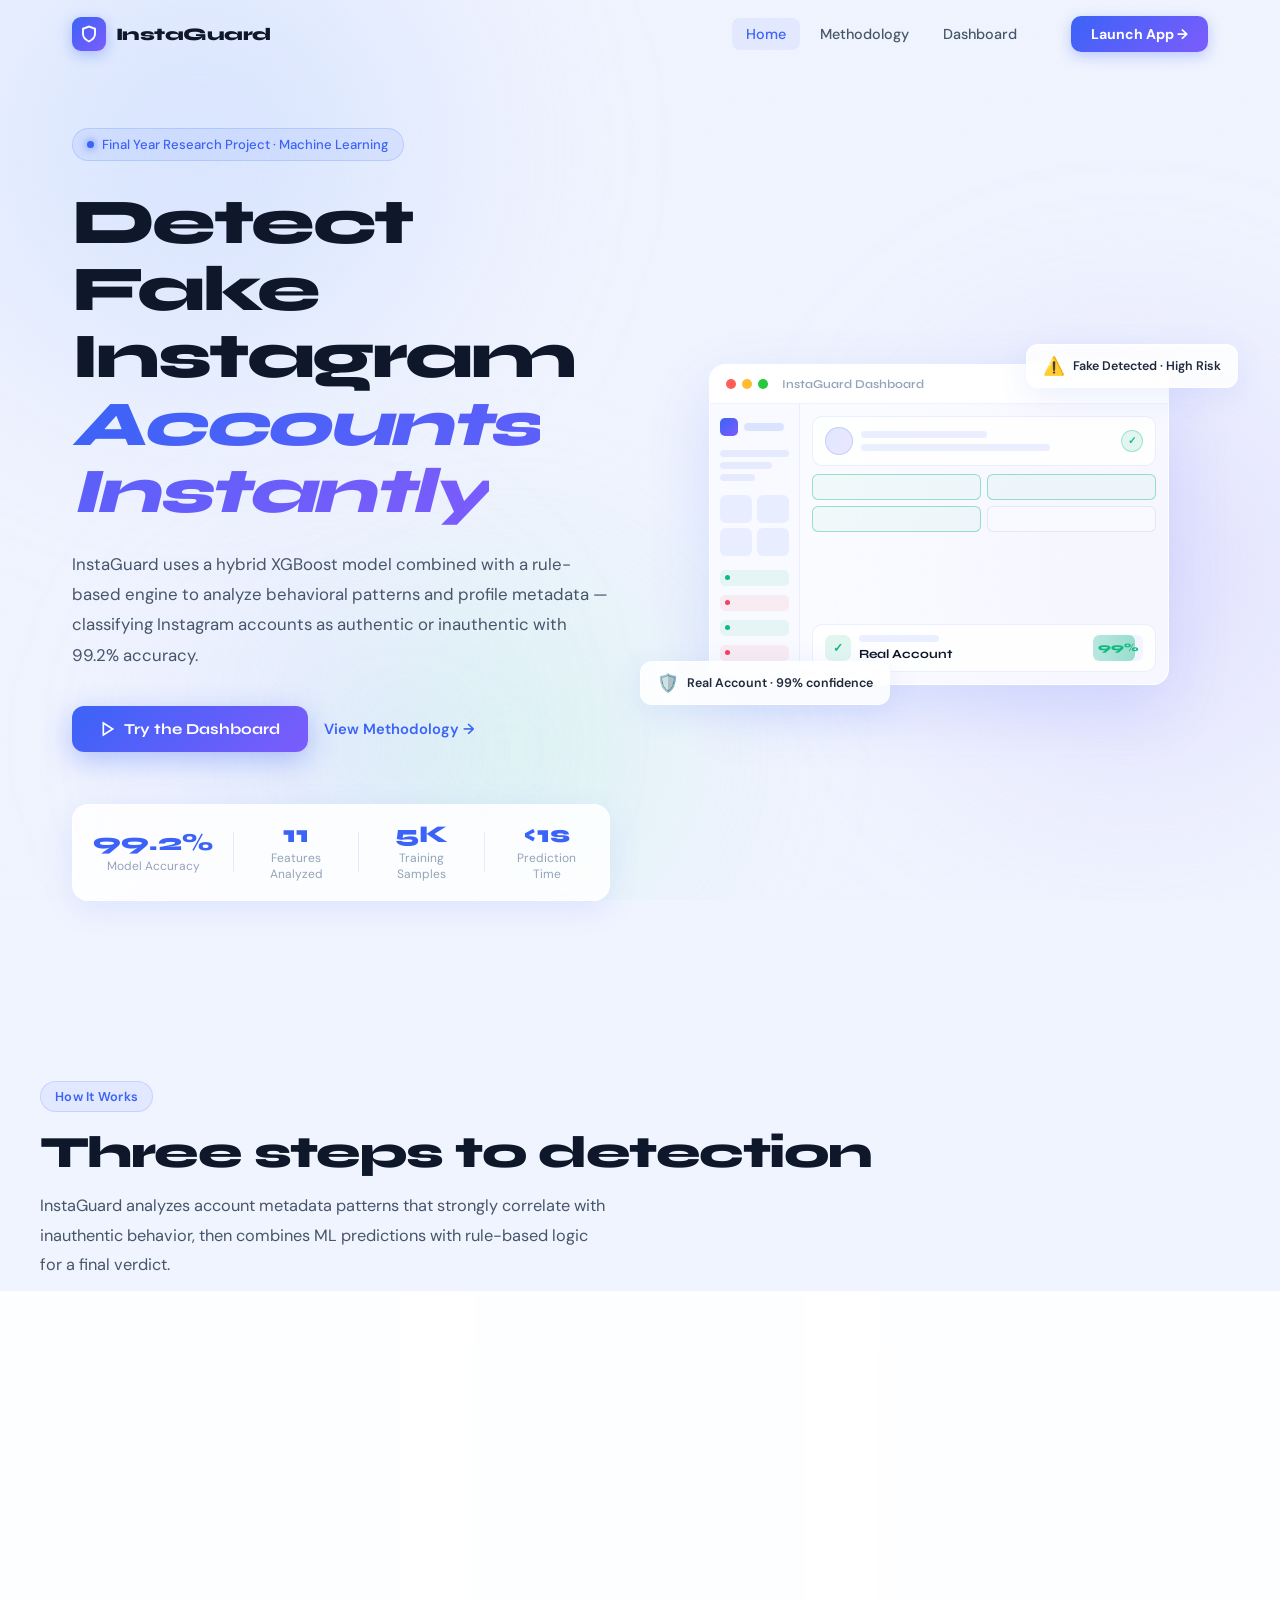
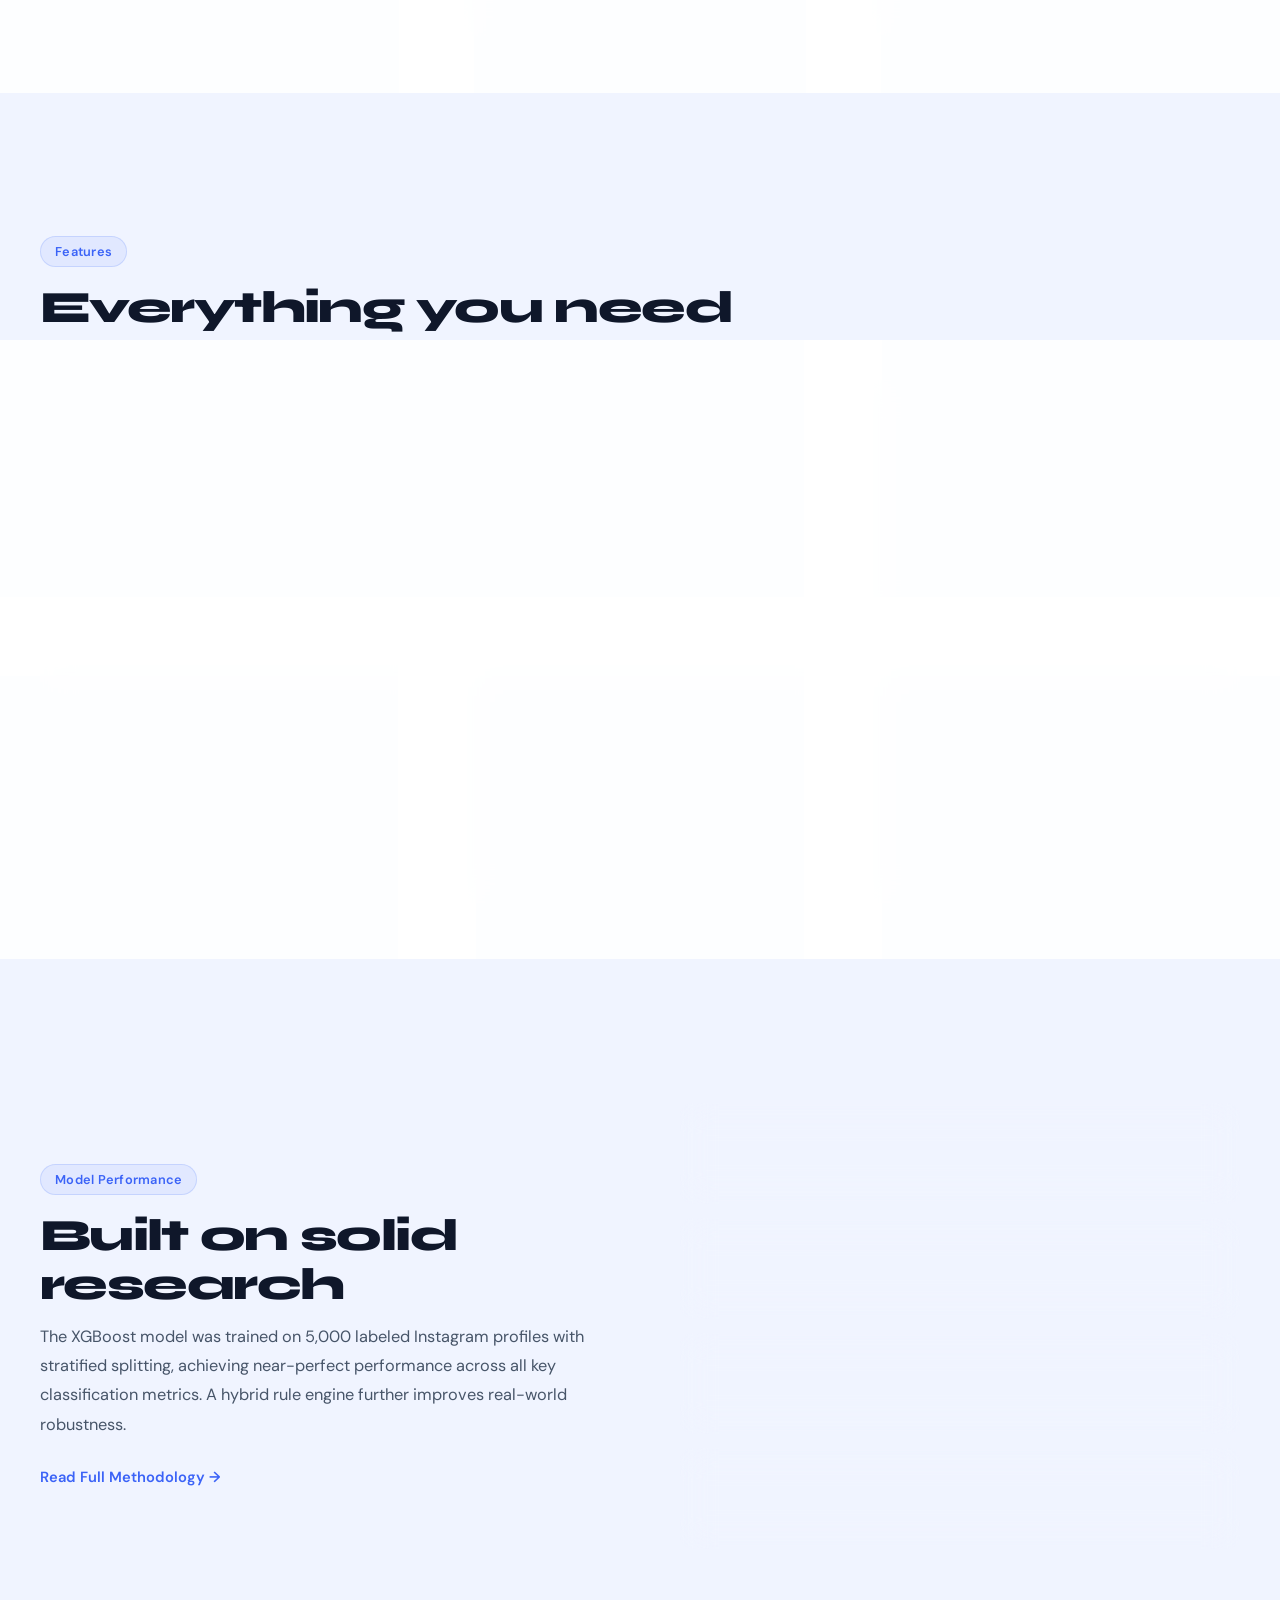
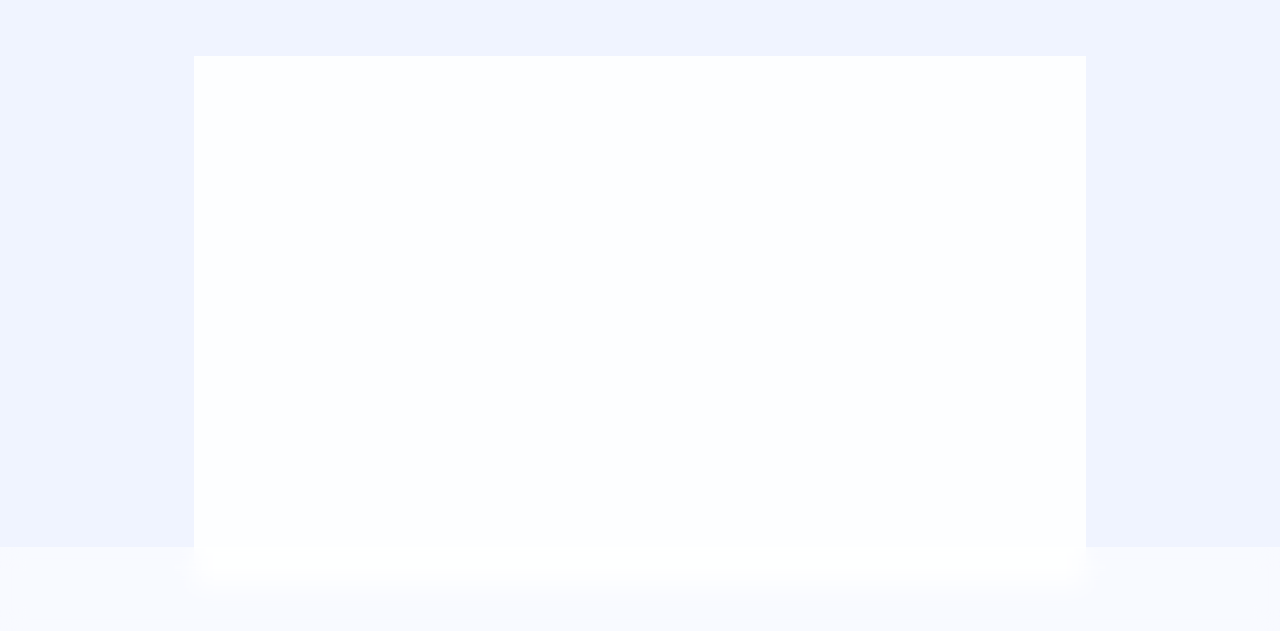
==== frontend/landing.html @ 8e838ced "Initial commit" ====
<!-- landing.html -->
<!DOCTYPE html>
<html lang="en">
<head>
  <meta charset="UTF-8"/>
  <meta name="viewport" content="width=device-width, initial-scale=1.0"/>
  <title>InstaGuard — Home</title>
  <link rel="icon" href="favicon.png">
  <link rel="shortcut icon" href="favicon.png">
  <link rel="preconnect" href="https://fonts.googleapis.com">
  <link rel="preconnect" href="https://fonts.gstatic.com" crossorigin>
  <link href="https://fonts.googleapis.com/css2?family=Syne:wght@400;600;700;800&family=DM+Sans:ital,opsz,wght@0,9..40,300;0,9..40,400;0,9..40,500;0,9..40,600;1,9..40,300&display=swap" rel="stylesheet">
  <link rel="stylesheet" href="landing.css"/>
</head>
<body>

  <!-- Mesh background -->
  <div class="mesh-bg">
    <div class="mesh-orb orb-1"></div>
    <div class="mesh-orb orb-2"></div>
    <div class="mesh-orb orb-3"></div>
    <div class="mesh-orb orb-4"></div>
    <div class="grain"></div>
  </div>

  <!-- Nav -->
  <nav class="nav" id="nav">
    <div class="nav-inner">
      <a href="landing.html" class="nav-brand">
        <div class="brand-icon">
          <svg width="18" height="18" viewBox="0 0 24 24" fill="none" stroke="currentColor" stroke-width="2.5"><path d="M12 22s8-4 8-10V5l-8-3-8 3v7c0 6 8 10 8 10z"/></svg>
        </div>
        InstaGuard
      </a>
      <div class="nav-links">
        <a href="landing.html" class="nav-link active">Home</a>
        <a href="methodology.html" class="nav-link">Methodology</a>
        <a href="index.html" class="nav-link">Dashboard</a>
      </div>
      <a href="index.html" class="nav-cta">Launch App →</a>
    </div>
  </nav>

  <!-- Hero -->
  <section class="hero">
    <div class="hero-inner">
      <div class="hero-eyebrow">
        <span class="eyebrow-dot"></span>
        Final Year Research Project · Machine Learning
      </div>
      <h1 class="hero-title">
        Detect Fake Instagram<br>
        <em>Accounts Instantly</em>
      </h1>
      <p class="hero-desc">
        InstaGuard uses a hybrid XGBoost model combined with a rule-based engine to analyze
        behavioral patterns and profile metadata — classifying Instagram accounts as authentic
        or inauthentic with 99.2% accuracy.
      </p>
      <div class="hero-actions">
        <a href="index.html" class="btn-primary">
          <svg width="16" height="16" viewBox="0 0 24 24" fill="none" stroke="currentColor" stroke-width="2.5"><path d="M5 3l14 9-14 9V3z"/></svg>
          Try the Dashboard
        </a>
        <a href="methodology.html" class="btn-ghost">View Methodology →</a>
      </div>

      <!-- Stats strip — updated numbers -->
      <div class="hero-stats">
        <div class="hstat">
          <span class="hstat-val">99.2%</span>
          <span class="hstat-lbl">Model Accuracy</span>
        </div>
        <div class="hstat-div"></div>
        <div class="hstat">
          <span class="hstat-val">11</span>
          <span class="hstat-lbl">Features Analyzed</span>
        </div>
        <div class="hstat-div"></div>
        <div class="hstat">
          <span class="hstat-val">5K</span>
          <span class="hstat-lbl">Training Samples</span>
        </div>
        <div class="hstat-div"></div>
        <div class="hstat">
          <span class="hstat-val">&lt;1s</span>
          <span class="hstat-lbl">Prediction Time</span>
        </div>
      </div>
    </div>

    <!-- Floating dashboard preview -->
    <div class="hero-visual">
      <div class="dashboard-preview">
        <div class="dp-bar">
          <span class="dp-dot red"></span>
          <span class="dp-dot yellow"></span>
          <span class="dp-dot green"></span>
          <span class="dp-title">InstaGuard Dashboard</span>
        </div>
        <div class="dp-body">
          <div class="dp-sidebar">
            <div class="dp-logo-row">
              <div class="dp-logo-icon"></div>
              <div class="dp-logo-text"></div>
            </div>
            <div class="dp-sk-block">
              <div class="dp-sk long"></div>
              <div class="dp-sk med"></div>
              <div class="dp-sk short"></div>
            </div>
            <div class="dp-sk-block">
              <div class="dp-sk-grid">
                <div class="dp-sk-box"></div>
                <div class="dp-sk-box"></div>
                <div class="dp-sk-box"></div>
                <div class="dp-sk-box"></div>
              </div>
            </div>
            <div class="dp-sk-block">
              <div class="dp-history-item real"></div>
              <div class="dp-history-item fake"></div>
              <div class="dp-history-item real"></div>
              <div class="dp-history-item fake"></div>
            </div>
          </div>
          <div class="dp-main">
            <div class="dp-profile-card">
              <div class="dp-avatar"></div>
              <div class="dp-profile-info">
                <div class="dp-sk short" style="margin-bottom:6px"></div>
                <div class="dp-sk med"></div>
              </div>
              <div class="dp-badge real-badge">✓</div>
            </div>
            <div class="dp-form-area">
              <div class="dp-input-row">
                <div class="dp-input valid"></div>
                <div class="dp-input valid"></div>
              </div>
              <div class="dp-input-row">
                <div class="dp-input valid"></div>
                <div class="dp-input"></div>
              </div>
            </div>
            <div class="dp-result-mini">
              <div class="dp-result-icon real-icon">✓</div>
              <div>
                <div class="dp-sk short" style="margin-bottom:4px;width:80px"></div>
                <div class="dp-result-label">Real Account</div>
              </div>
              <div class="dp-gauge-mini">
                <div class="dp-gauge-fill"></div>
                <span class="dp-gauge-pct">99%</span>
              </div>
            </div>
          </div>
        </div>
      </div>
      <!-- Floating badges -->
      <div class="float-badge badge-1">
        <span class="fb-icon">🛡️</span>
        <span>Real Account · 99% confidence</span>
      </div>
      <div class="float-badge badge-2">
        <span class="fb-icon">⚠️</span>
        <span>Fake Detected · High Risk</span>
      </div>
    </div>
  </section>

  <!-- How it works -->
  <section class="section how-section">
    <div class="section-inner">
      <div class="section-label-row">
        <span class="section-chip">How It Works</span>
      </div>
      <h2 class="section-title">Three steps to detection</h2>
      <p class="section-sub">InstaGuard analyzes account metadata patterns that strongly correlate with inauthentic behavior, then combines ML predictions with rule-based logic for a final verdict.</p>

      <div class="steps-grid">
        <div class="step-card">
          <div class="step-num">01</div>
          <div class="step-icon">
            <svg width="26" height="26" viewBox="0 0 24 24" fill="none" stroke="currentColor" stroke-width="1.8"><path d="M11 4H4a2 2 0 0 0-2 2v14a2 2 0 0 0 2 2h14a2 2 0 0 0 2-2v-7"/><path d="M18.5 2.5a2.121 2.121 0 0 1 3 3L12 15l-4 1 1-4 9.5-9.5z"/></svg>
          </div>
          <h3>Input Features</h3>
          <p>Enter 11 account features manually — including profile picture, follower counts, bio length, and username patterns — or upload a CSV for batch analysis.</p>
        </div>
        <div class="step-card">
          <div class="step-num">02</div>
          <div class="step-icon">
            <svg width="26" height="26" viewBox="0 0 24 24" fill="none" stroke="currentColor" stroke-width="1.8"><path d="M21 16V8a2 2 0 0 0-1-1.73l-7-4a2 2 0 0 0-2 0l-7 4A2 2 0 0 0 3 8v8a2 2 0 0 0 1 1.73l7 4a2 2 0 0 0 2 0l7-4A2 2 0 0 0 21 16z"/><polyline points="3.27 6.96 12 12.01 20.73 6.96"/><line x1="12" y1="22.08" x2="12" y2="12"/></svg>
          </div>
          <h3>Hybrid ML Processing</h3>
          <p>An XGBoost model (60% weight) trained on 5,000 samples is combined with a rule-based engine (40% weight) that applies domain-specific fake account logic.</p>
        </div>
        <div class="step-card">
          <div class="step-num">03</div>
          <div class="step-icon">
            <svg width="26" height="26" viewBox="0 0 24 24" fill="none" stroke="currentColor" stroke-width="1.8"><path d="M22 11.08V12a10 10 0 1 1-5.93-9.14"/><polyline points="22 4 12 14.01 9 11.01"/></svg>
          </div>
          <h3>Verdict + Explanation</h3>
          <p>Receive a real/fake verdict with confidence score, ML vs rule engine breakdown, which rules fired, and a plain-English explanation of the prediction.</p>
        </div>
      </div>
    </div>
  </section>

  <!-- Features section -->
  <section class="section features-section">
    <div class="section-inner">
      <div class="section-label-row">
        <span class="section-chip">Features</span>
      </div>
      <h2 class="section-title">Everything you need</h2>

      <div class="features-grid">
        <div class="feature-card large">
          <div class="feat-icon">
            <svg width="24" height="24" viewBox="0 0 24 24" fill="none" stroke="currentColor" stroke-width="2"><circle cx="11" cy="11" r="8"/><path d="m21 21-4.35-4.35"/></svg>
          </div>
          <h3>Single Account Analysis</h3>
          <p>Input 11 account features including profile picture, privacy status, and external URL — and receive an instant hybrid prediction with confidence gauge, ML vs rule breakdown, and feature influence visualization.</p>
          <div class="feat-tag">Real-time</div>
        </div>
        <div class="feature-card">
          <div class="feat-icon">
            <svg width="24" height="24" viewBox="0 0 24 24" fill="none" stroke="currentColor" stroke-width="2"><path d="M14 2H6a2 2 0 0 0-2 2v16a2 2 0 0 0 2 2h12a2 2 0 0 0 2-2V8z"/><polyline points="14 2 14 8 20 8"/></svg>
          </div>
          <h3>Bulk File Upload</h3>
          <p>Upload CSV or JSON files to analyze hundreds of accounts simultaneously with exportable results.</p>
          <div class="feat-tag">CSV · JSON</div>
        </div>
        <div class="feature-card">
          <div class="feat-icon">
            <svg width="24" height="24" viewBox="0 0 24 24" fill="none" stroke="currentColor" stroke-width="2"><polyline points="22 12 18 12 15 21 9 3 6 12 2 12"/></svg>
          </div>
          <h3>Hybrid Engine</h3>
          <p>XGBoost ML predictions are combined with 9 hand-crafted rules (follower ratios, profile picture, mass following) for a more robust final score.</p>
          <div class="feat-tag">60% ML · 40% Rules</div>
        </div>
        <div class="feature-card">
          <div class="feat-icon">
            <svg width="24" height="24" viewBox="0 0 24 24" fill="none" stroke="currentColor" stroke-width="2"><rect x="3" y="3" width="7" height="7"/><rect x="14" y="3" width="7" height="7"/><rect x="14" y="14" width="7" height="7"/><rect x="3" y="14" width="7" height="7"/></svg>
          </div>
          <h3>Feature Influence</h3>
          <p>See exactly which of the 11 features drove the prediction with animated influence bars, fired rules list, and plain-English explanation.</p>
          <div class="feat-tag">Explainable AI</div>
        </div>
        <div class="feature-card">
          <div class="feat-icon">
            <svg width="24" height="24" viewBox="0 0 24 24" fill="none" stroke="currentColor" stroke-width="2"><path d="M12 20h9"/><path d="M16.5 3.5a2.121 2.121 0 0 1 3 3L7 19l-4 1 1-4L16.5 3.5z"/></svg>
          </div>
          <h3>Demo Presets</h3>
          <p>One-click demo accounts — bot, real, and edge case — to explore the hybrid model's behavior without manual entry.</p>
          <div class="feat-tag">Interactive</div>
        </div>
      </div>
    </div>
  </section>

  <!-- Model accuracy section — updated metrics -->
  <section class="section metrics-section">
    <div class="section-inner metrics-inner">
      <div class="metrics-text">
        <span class="section-chip">Model Performance</span>
        <h2 class="section-title" style="margin-top:16px">Built on solid research</h2>
        <p class="section-sub" style="margin-top:12px">
          The XGBoost model was trained on 5,000 labeled Instagram profiles with stratified
          splitting, achieving near-perfect performance across all key classification metrics.
          A hybrid rule engine further improves real-world robustness.
        </p>
        <a href="methodology.html" class="btn-ghost" style="margin-top:28px;display:inline-block">
          Read Full Methodology →
        </a>
      </div>
      <div class="metrics-cards">
        <div class="metric-card">
          <div class="mc-val">99.2%</div>
          <div class="mc-lbl">Accuracy</div>
          <div class="mc-bar"><div class="mc-fill" style="width:99.2%"></div></div>
        </div>
        <div class="metric-card">
          <div class="mc-val">99.6%</div>
          <div class="mc-lbl">Precision</div>
          <div class="mc-bar"><div class="mc-fill" style="width:99.6%"></div></div>
        </div>
        <div class="metric-card">
          <div class="mc-val">98.8%</div>
          <div class="mc-lbl">Recall</div>
          <div class="mc-bar"><div class="mc-fill" style="width:98.8%"></div></div>
        </div>
        <div class="metric-card">
          <div class="mc-val">99.2%</div>
          <div class="mc-lbl">F1 Score</div>
          <div class="mc-bar"><div class="mc-fill" style="width:99.2%"></div></div>
        </div>
      </div>
    </div>
  </section>

  <!-- CTA -->
  <section class="section cta-section">
    <div class="cta-inner">
      <h2>Ready to detect fake accounts?</h2>
      <p>Try the live dashboard — no setup required.</p>
      <div class="cta-actions">
        <a href="index.html" class="btn-primary large">Launch Dashboard →</a>
        <a href="methodology.html" class="btn-ghost large">Read the Research</a>
      </div>
    </div>
  </section>

  <!-- Footer -->
  <footer class="footer">
    <div class="footer-inner">
      <div class="footer-brand">
        <div class="brand-icon small">
          <svg width="14" height="14" viewBox="0 0 24 24" fill="none" stroke="currentColor" stroke-width="2.5"><path d="M12 22s8-4 8-10V5l-8-3-8 3v7c0 6 8 10 8 10z"/></svg>
        </div>
        InstaGuard
      </div>
      <div class="footer-links">
        <a href="landing.html">Home</a>
        <a href="methodology.html">Methodology</a>
        <a href="index.html">Dashboard</a>
      </div>
      <div class="footer-note">Final Year Project · ML-powered Instagram Account Analysis</div>
    </div>
  </footer>

  <script>
    window.addEventListener('scroll', () => {
      document.getElementById('nav').classList.toggle('scrolled', window.scrollY > 40);
    });

    const observer = new IntersectionObserver((entries) => {
      entries.forEach(e => {
        if (e.isIntersecting) {
          e.target.querySelectorAll('.mc-fill').forEach(bar => {
            bar.style.transition = 'width 1.1s cubic-bezier(0.16,1,0.3,1)';
          });
        }
      });
    }, { threshold: 0.3 });
    document.querySelectorAll('.metrics-cards').forEach(el => observer.observe(el));

    document.querySelectorAll('.step-card, .feature-card, .metric-card').forEach((el, i) => {
      el.style.animationDelay = `${i * 0.1}s`;
    });
  </script>
</body>
</html>
---- frontend/landing.css ----
/* ============================================================
   InstaGuard — landing.css
   Theme: Frosted Light Glassmorphism + Cobalt
   Fonts: Syne + DM Sans
   ============================================================ */

:root {
  --bg:         #f0f4ff;
  --cobalt:     #3b63f7;
  --cobalt-2:   #5b7ff9;
  --cobalt-d:   #2a4fd4;
  --indigo:     #7c5cfc;
  --real:       #10b981;
  --fake:       #f43f5e;
  --text:       #0f172a;
  --text2:      #1e293b;
  --muted:      #475569;
  --muted2:     #94a3b8;
  --glass:      rgba(255,255,255,0.68);
  --glass-2:    rgba(255,255,255,0.85);
  --glass-border: rgba(255,255,255,0.9);
  --shadow:     0 8px 32px rgba(59,99,247,0.10);
  --shadow-lg:  0 24px 64px rgba(59,99,247,0.14);
  --ease:       cubic-bezier(0.16,1,0.3,1);
  --ease-back:  cubic-bezier(0.34,1.56,0.64,1);
  --t:          0.28s;
  --nav-h:      68px;
}

*, *::before, *::after { box-sizing: border-box; margin: 0; padding: 0; }

html { scroll-behavior: smooth; font-size: 16px; }

body {
  font-family: 'DM Sans', sans-serif;
  background: var(--bg);
  color: var(--text);
  overflow-x: hidden;
  -webkit-font-smoothing: antialiased;
}

/* ── Scrollbar ───────────────────────────────────────────── */
::-webkit-scrollbar { width: 6px; }
::-webkit-scrollbar-track { background: transparent; }
::-webkit-scrollbar-thumb { background: rgba(59,99,247,0.2); border-radius: 99px; }

/* ============================================================
   MESH BACKGROUND
   ============================================================ */
.mesh-bg {
  position: fixed;
  inset: 0;
  z-index: 0;
  overflow: hidden;
  pointer-events: none;
}

.mesh-orb {
  position: absolute;
  border-radius: 50%;
  filter: blur(80px);
}
.orb-1 {
  width: 700px; height: 700px;
  top: -200px; left: -150px;
  background: radial-gradient(circle, rgba(186,210,255,0.55) 0%, transparent 70%);
  animation: orbFloat1 18s ease-in-out infinite alternate;
}
.orb-2 {
  width: 600px; height: 600px;
  top: 30%; right: -150px;
  background: radial-gradient(circle, rgba(196,181,253,0.4) 0%, transparent 70%);
  animation: orbFloat2 22s ease-in-out infinite alternate;
}
.orb-3 {
  width: 500px; height: 500px;
  bottom: -100px; left: 20%;
  background: radial-gradient(circle, rgba(167,243,208,0.35) 0%, transparent 70%);
  animation: orbFloat3 26s ease-in-out infinite alternate;
}
.orb-4 {
  width: 400px; height: 400px;
  top: 60%; left: 10%;
  background: radial-gradient(circle, rgba(199,210,254,0.4) 0%, transparent 70%);
  animation: orbFloat1 20s ease-in-out infinite alternate-reverse;
}
@keyframes orbFloat1 { from { transform: translate(0,0) scale(1); } to { transform: translate(50px,30px) scale(1.07); } }
@keyframes orbFloat2 { from { transform: translate(0,0) scale(1); } to { transform: translate(-40px,50px) scale(1.05); } }
@keyframes orbFloat3 { from { transform: translate(0,0) scale(1); } to { transform: translate(30px,-40px) scale(1.06); } }

.grain {
  position: absolute;
  inset: 0;
  opacity: 0.022;
  background-image: url("data:image/svg+xml,%3Csvg viewBox='0 0 256 256' xmlns='http://www.w3.org/2000/svg'%3E%3Cfilter id='n'%3E%3CfeTurbulence type='fractalNoise' baseFrequency='0.85' numOctaves='4' stitchTiles='stitch'/%3E%3C/filter%3E%3Crect width='100%25' height='100%25' filter='url(%23n)'/%3E%3C/svg%3E");
  background-size: 256px;
}

/* ============================================================
   NAV
   ============================================================ */
.nav {
  position: fixed;
  top: 0; left: 0; right: 0;
  z-index: 100;
  height: var(--nav-h);
  transition: background var(--t), box-shadow var(--t), backdrop-filter var(--t);
}
.nav.scrolled {
  background: rgba(240,244,255,0.82);
  backdrop-filter: blur(20px) saturate(160%);
  -webkit-backdrop-filter: blur(20px) saturate(160%);
  box-shadow: 0 1px 0 rgba(59,99,247,0.1), 0 4px 20px rgba(59,99,247,0.07);
}
.nav-inner {
  max-width: 1200px;
  margin: 0 auto;
  padding: 0 32px;
  height: 100%;
  display: flex;
  align-items: center;
  gap: 40px;
}
.nav-brand {
  display: flex;
  align-items: center;
  gap: 10px;
  font-family: 'Syne', sans-serif;
  font-size: 1.1rem;
  font-weight: 800;
  color: var(--text);
  text-decoration: none;
  letter-spacing: -0.03em;
}
.brand-icon {
  width: 34px; height: 34px;
  border-radius: 9px;
  background: linear-gradient(135deg, var(--cobalt), var(--indigo));
  display: flex; align-items: center; justify-content: center;
  color: white;
  box-shadow: 0 4px 14px rgba(59,99,247,0.35);
  transition: transform var(--t) var(--ease-back), box-shadow var(--t);
  flex-shrink: 0;
}
.brand-icon.small { width: 26px; height: 26px; border-radius: 6px; }
.brand-icon:hover { transform: scale(1.1) rotate(-5deg); box-shadow: 0 6px 20px rgba(59,99,247,0.45); }

.nav-links {
  display: flex;
  align-items: center;
  gap: 6px;
  margin-left: auto;
}
.nav-link {
  padding: 7px 14px;
  border-radius: 8px;
  font-size: 0.9rem;
  font-weight: 500;
  color: var(--muted);
  text-decoration: none;
  transition: color var(--t), background var(--t);
}
.nav-link:hover, .nav-link.active { color: var(--text); background: rgba(59,99,247,0.07); }
.nav-link.active { color: var(--cobalt); }

.nav-cta {
  padding: 9px 20px;
  border-radius: 10px;
  background: linear-gradient(135deg, var(--cobalt), var(--indigo));
  color: white;
  font-size: 0.88rem;
  font-weight: 700;
  text-decoration: none;
  box-shadow: 0 4px 14px rgba(59,99,247,0.3);
  transition: transform var(--t) var(--ease-back), box-shadow var(--t);
  white-space: nowrap;
}
.nav-cta:hover { transform: translateY(-2px); box-shadow: 0 8px 24px rgba(59,99,247,0.4); }

/* ============================================================
   HERO
   ============================================================ */
.hero {
  position: relative;
  z-index: 1;
  min-height: 100vh;
  padding-top: var(--nav-h);
  display: flex;
  align-items: center;
  gap: 60px;
  max-width: 1200px;
  margin: 0 auto;
  padding-left: 32px;
  padding-right: 32px;
  padding-bottom: 80px;
}

.hero-inner {
  flex: 1;
  max-width: 580px;
  padding-top: 60px;
}

.hero-eyebrow {
  display: inline-flex;
  align-items: center;
  gap: 8px;
  padding: 7px 14px;
  border-radius: 99px;
  background: rgba(59,99,247,0.08);
  border: 1px solid rgba(59,99,247,0.18);
  font-size: 0.82rem;
  font-weight: 500;
  color: var(--cobalt);
  margin-bottom: 28px;
  animation: fadeUp 0.8s var(--ease) 0.1s both;
}
.eyebrow-dot {
  width: 7px; height: 7px;
  border-radius: 50%;
  background: var(--cobalt);
  box-shadow: 0 0 8px var(--cobalt);
  animation: dotPulse 2.5s ease-in-out infinite;
}
@keyframes dotPulse {
  0%,100% { box-shadow: 0 0 0 3px rgba(59,99,247,0.2); }
  50%      { box-shadow: 0 0 0 5px transparent; }
}

.hero-title {
  font-family: 'Syne', sans-serif;
  font-size: clamp(2.8rem, 5vw, 4.2rem);
  font-weight: 800;
  line-height: 1.05;
  letter-spacing: -0.04em;
  color: var(--text);
  margin-bottom: 24px;
  animation: fadeUp 0.8s var(--ease) 0.2s both;
}
.hero-title em {
  font-style: italic;
  background: linear-gradient(135deg, var(--cobalt), var(--indigo));
  -webkit-background-clip: text;
  -webkit-text-fill-color: transparent;
  background-clip: text;
}

.hero-desc {
  font-size: 1.05rem;
  color: var(--muted);
  line-height: 1.8;
  max-width: 46ch;
  margin-bottom: 36px;
  animation: fadeUp 0.8s var(--ease) 0.3s both;
}

.hero-actions {
  display: flex;
  align-items: center;
  gap: 16px;
  margin-bottom: 52px;
  animation: fadeUp 0.8s var(--ease) 0.4s both;
}

/* ── Buttons ─────────────────────────────────────────────── */
.btn-primary {
  display: inline-flex;
  align-items: center;
  gap: 8px;
  padding: 14px 28px;
  border-radius: 12px;
  background: linear-gradient(135deg, var(--cobalt), var(--indigo));
  color: white;
  font-family: 'Syne', sans-serif;
  font-size: 0.95rem;
  font-weight: 700;
  text-decoration: none;
  box-shadow: 0 8px 28px rgba(59,99,247,0.35);
  position: relative;
  overflow: hidden;
  transition: transform var(--t) var(--ease-back), box-shadow var(--t);
}
.btn-primary::before {
  content: '';
  position: absolute;
  top: 0; left: -80%;
  width: 55%; height: 100%;
  background: linear-gradient(90deg, transparent, rgba(255,255,255,0.2), transparent);
  transform: skewX(-18deg);
  transition: left 0.65s var(--ease);
}
.btn-primary:hover::before { left: 140%; }
.btn-primary:hover { transform: translateY(-3px); box-shadow: 0 14px 40px rgba(59,99,247,0.42); }
.btn-primary.large { padding: 16px 34px; font-size: 1rem; }

.btn-ghost {
  display: inline-flex;
  align-items: center;
  font-size: 0.92rem;
  font-weight: 600;
  color: var(--cobalt);
  text-decoration: none;
  transition: color var(--t), transform var(--t) var(--ease-back);
}
.btn-ghost:hover { color: var(--cobalt-d); transform: translateX(3px); }
.btn-ghost.large { font-size: 1rem; }

/* ── Hero stats ──────────────────────────────────────────── */
.hero-stats {
  display: flex;
  align-items: center;
  gap: 0;
  background: var(--glass-2);
  backdrop-filter: blur(16px);
  -webkit-backdrop-filter: blur(16px);
  border: 1px solid var(--glass-border);
  border-radius: 16px;
  overflow: hidden;
  box-shadow: var(--shadow);
  animation: fadeUp 0.8s var(--ease) 0.5s both;
}
.hstat {
  flex: 1;
  padding: 18px 20px;
  display: flex;
  flex-direction: column;
  align-items: center;
  gap: 3px;
}
.hstat-val {
  font-family: 'Syne', sans-serif;
  font-size: 1.5rem;
  font-weight: 800;
  color: var(--cobalt);
  line-height: 1;
}
.hstat-lbl {
  font-size: 0.75rem;
  color: var(--muted2);
  text-align: center;
}
.hstat-div {
  width: 1px;
  height: 40px;
  background: rgba(59,99,247,0.12);
  flex-shrink: 0;
}

/* ── Hero visual ─────────────────────────────────────────── */
.hero-visual {
  flex: 1;
  position: relative;
  padding-top: 80px;
  display: flex;
  justify-content: center;
  animation: fadeInRight 1s var(--ease) 0.3s both;
}

/* Dashboard mockup */
.dashboard-preview {
  width: 100%;
  max-width: 460px;
  background: var(--glass);
  backdrop-filter: blur(20px);
  -webkit-backdrop-filter: blur(20px);
  border: 1px solid var(--glass-border);
  border-radius: 16px;
  box-shadow: var(--shadow-lg);
  overflow: hidden;
}
.dp-bar {
  display: flex;
  align-items: center;
  gap: 6px;
  padding: 12px 16px;
  background: rgba(255,255,255,0.9);
  border-bottom: 1px solid rgba(59,99,247,0.08);
}
.dp-dot { width: 10px; height: 10px; border-radius: 50%; }
.dp-dot.red    { background: #ff5f57; }
.dp-dot.yellow { background: #febc2e; }
.dp-dot.green  { background: #28c840; }
.dp-title {
  margin-left: 8px;
  font-size: 0.75rem;
  color: var(--muted2);
  font-family: 'Syne', sans-serif;
  font-weight: 600;
}
.dp-body { display: flex; height: 280px; }
.dp-sidebar {
  width: 90px;
  background: rgba(248,250,255,0.9);
  border-right: 1px solid rgba(59,99,247,0.08);
  padding: 14px 10px;
  display: flex;
  flex-direction: column;
  gap: 14px;
}
.dp-logo-row { display: flex; align-items: center; gap: 6px; }
.dp-logo-icon { width: 18px; height: 18px; border-radius: 5px; background: linear-gradient(135deg, var(--cobalt), var(--indigo)); flex-shrink: 0; }
.dp-logo-text { width: 40px; height: 8px; border-radius: 4px; background: rgba(59,99,247,0.15); }
.dp-sk-block { display: flex; flex-direction: column; gap: 5px; }
.dp-sk {
  height: 7px; border-radius: 99px;
  background: rgba(59,99,247,0.1);
}
.dp-sk.long  { width: 100%; }
.dp-sk.med   { width: 75%; }
.dp-sk.short { width: 50%; }
.dp-sk-grid  { display: grid; grid-template-columns: 1fr 1fr; gap: 5px; }
.dp-sk-box   { height: 28px; border-radius: 6px; background: rgba(59,99,247,0.08); }
.dp-history-item {
  height: 16px; border-radius: 5px;
  margin-bottom: 4px;
  display: flex; align-items: center;
  padding: 0 5px;
  position: relative;
}
.dp-history-item::before {
  content: '';
  width: 5px; height: 5px; border-radius: 50%;
  margin-right: 4px; flex-shrink: 0;
}
.dp-history-item.real { background: rgba(16,185,129,0.08); }
.dp-history-item.real::before { background: #10b981; }
.dp-history-item.fake { background: rgba(244,63,94,0.08); }
.dp-history-item.fake::before { background: #f43f5e; }

.dp-main { flex: 1; padding: 12px; display: flex; flex-direction: column; gap: 8px; overflow: hidden; }
.dp-profile-card {
  background: rgba(255,255,255,0.8);
  border: 1px solid rgba(59,99,247,0.1);
  border-radius: 10px;
  padding: 10px 12px;
  display: flex;
  align-items: center;
  gap: 8px;
}
.dp-avatar {
  width: 28px; height: 28px; border-radius: 50%;
  background: linear-gradient(135deg, rgba(59,99,247,0.15), rgba(124,92,252,0.15));
  border: 1.5px solid rgba(59,99,247,0.2);
  flex-shrink: 0;
}
.dp-profile-info { flex: 1; }
.dp-badge {
  width: 22px; height: 22px; border-radius: 50%;
  display: flex; align-items: center; justify-content: center;
  font-size: 0.65rem; font-weight: 700;
  flex-shrink: 0;
}
.dp-badge.real-badge { background: rgba(16,185,129,0.12); color: #10b981; border: 1px solid rgba(16,185,129,0.3); }

.dp-form-area { display: flex; flex-direction: column; gap: 6px; }
.dp-input-row { display: flex; gap: 6px; }
.dp-input {
  flex: 1; height: 26px; border-radius: 6px;
  background: rgba(248,250,255,0.9);
  border: 1.5px solid rgba(59,99,247,0.12);
}
.dp-input.valid { border-color: rgba(16,185,129,0.4); background: rgba(16,185,129,0.04); }

.dp-result-mini {
  background: rgba(255,255,255,0.85);
  border: 1px solid rgba(59,99,247,0.1);
  border-radius: 10px;
  padding: 10px 12px;
  display: flex;
  align-items: center;
  gap: 8px;
  margin-top: auto;
}
.dp-result-icon {
  width: 26px; height: 26px; border-radius: 7px;
  display: flex; align-items: center; justify-content: center;
  font-size: 0.75rem; font-weight: 700; flex-shrink: 0;
}
.dp-result-icon.real-icon { background: rgba(16,185,129,0.12); color: #10b981; }
.dp-result-label {
  font-family: 'Syne', sans-serif;
  font-size: 0.78rem; font-weight: 700; color: var(--text);
}
.dp-gauge-mini {
  margin-left: auto;
  width: 50px; height: 26px;
  background: rgba(59,99,247,0.06);
  border-radius: 6px;
  display: flex; align-items: center; justify-content: center;
  position: relative; overflow: hidden;
}
.dp-gauge-fill {
  position: absolute;
  left: 0; top: 0; bottom: 0;
  width: 84%;
  background: linear-gradient(90deg, rgba(16,185,129,0.25), rgba(16,185,129,0.4));
  border-radius: 6px;
}
.dp-gauge-pct {
  position: relative; z-index: 1;
  font-family: 'Syne', sans-serif;
  font-size: 0.7rem; font-weight: 800;
  color: #10b981;
}

/* Floating badges */
.float-badge {
  position: absolute;
  display: flex;
  align-items: center;
  gap: 8px;
  padding: 10px 16px;
  border-radius: 12px;
  background: var(--glass-2);
  backdrop-filter: blur(16px);
  -webkit-backdrop-filter: blur(16px);
  border: 1px solid var(--glass-border);
  box-shadow: var(--shadow);
  font-size: 0.78rem;
  font-weight: 600;
  color: var(--text2);
  white-space: nowrap;
}
.badge-1 {
  bottom: -20px; left: -30px;
  animation: floatBadge1 4s ease-in-out infinite;
}
.badge-2 {
  top: 60px; right: -30px;
  animation: floatBadge2 4s ease-in-out infinite;
}
@keyframes floatBadge1 { 0%,100% { transform: translateY(0); } 50% { transform: translateY(-8px); } }
@keyframes floatBadge2 { 0%,100% { transform: translateY(0); } 50% { transform: translateY(8px); } }
.fb-icon { font-size: 1.1rem; }

/* ============================================================
   SECTIONS
   ============================================================ */
.section {
  position: relative;
  z-index: 1;
  padding: 100px 32px;
}
.section-inner {
  max-width: 1200px;
  margin: 0 auto;
}
.section-label-row { margin-bottom: 16px; }
.section-chip {
  display: inline-block;
  padding: 6px 14px;
  border-radius: 99px;
  background: rgba(59,99,247,0.08);
  border: 1px solid rgba(59,99,247,0.16);
  font-size: 0.8rem;
  font-weight: 600;
  color: var(--cobalt);
  letter-spacing: 0.02em;
}
.section-title {
  font-family: 'Syne', sans-serif;
  font-size: clamp(1.9rem, 3.5vw, 2.8rem);
  font-weight: 800;
  letter-spacing: -0.035em;
  color: var(--text);
  line-height: 1.1;
  margin-top: 14px;
}
.section-sub {
  font-size: 1.02rem;
  color: var(--muted);
  line-height: 1.8;
  max-width: 52ch;
  margin-top: 14px;
}

/* ── Steps grid ──────────────────────────────────────────── */
.steps-grid {
  display: grid;
  grid-template-columns: repeat(3, 1fr);
  gap: 22px;
  margin-top: 52px;
}
.step-card {
  background: var(--glass-2);
  backdrop-filter: blur(16px);
  -webkit-backdrop-filter: blur(16px);
  border: 1px solid var(--glass-border);
  border-radius: 20px;
  padding: 32px 28px;
  position: relative;
  overflow: hidden;
  box-shadow: var(--shadow);
  transition: transform var(--t) var(--ease-back), box-shadow var(--t);
  animation: fadeUp 0.6s var(--ease) both;
}
.step-card::before {
  content: '';
  position: absolute;
  top: 0; left: 0; right: 0;
  height: 2px;
  background: linear-gradient(90deg, var(--cobalt), var(--indigo));
  opacity: 0;
  transition: opacity var(--t);
}
.step-card:hover { transform: translateY(-6px); box-shadow: var(--shadow-lg); }
.step-card:hover::before { opacity: 1; }
.step-num {
  font-family: 'Syne', sans-serif;
  font-size: 0.75rem;
  font-weight: 800;
  color: var(--cobalt);
  letter-spacing: 0.1em;
  margin-bottom: 16px;
  opacity: 0.7;
}
.step-icon {
  width: 52px; height: 52px;
  border-radius: 14px;
  background: linear-gradient(135deg, rgba(59,99,247,0.1), rgba(124,92,252,0.1));
  border: 1px solid rgba(59,99,247,0.14);
  display: flex; align-items: center; justify-content: center;
  color: var(--cobalt);
  margin-bottom: 20px;
  transition: transform var(--t) var(--ease-back);
}
.step-card:hover .step-icon { transform: scale(1.08) rotate(-5deg); }
.step-card h3 {
  font-family: 'Syne', sans-serif;
  font-size: 1.12rem;
  font-weight: 700;
  color: var(--text);
  margin-bottom: 12px;
  letter-spacing: -0.02em;
}
.step-card p { font-size: 0.92rem; color: var(--muted); line-height: 1.75; }

/* ── Features grid ───────────────────────────────────────── */
.features-grid {
  display: grid;
  grid-template-columns: repeat(3, 1fr);
  grid-template-rows: auto auto;
  gap: 18px;
  margin-top: 48px;
}
.feature-card {
  background: var(--glass-2);
  backdrop-filter: blur(16px);
  -webkit-backdrop-filter: blur(16px);
  border: 1px solid var(--glass-border);
  border-radius: 18px;
  padding: 26px;
  box-shadow: var(--shadow);
  transition: transform var(--t) var(--ease-back), box-shadow var(--t);
  animation: fadeUp 0.6s var(--ease) both;
  position: relative;
}
.feature-card:hover { transform: translateY(-4px); box-shadow: var(--shadow-lg); }
.feature-card.large { grid-column: span 2; }
.feat-icon {
  width: 46px; height: 46px;
  border-radius: 12px;
  background: linear-gradient(135deg, rgba(59,99,247,0.1), rgba(124,92,252,0.1));
  border: 1px solid rgba(59,99,247,0.14);
  display: flex; align-items: center; justify-content: center;
  color: var(--cobalt);
  margin-bottom: 18px;
  transition: transform var(--t) var(--ease-back);
}
.feature-card:hover .feat-icon { transform: scale(1.1) rotate(-4deg); }
.feature-card h3 {
  font-family: 'Syne', sans-serif;
  font-size: 1.05rem;
  font-weight: 700;
  color: var(--text);
  margin-bottom: 10px;
  letter-spacing: -0.02em;
}
.feature-card p { font-size: 0.9rem; color: var(--muted); line-height: 1.75; }
.feat-tag {
  display: inline-block;
  margin-top: 16px;
  padding: 4px 10px;
  border-radius: 6px;
  background: rgba(59,99,247,0.08);
  color: var(--cobalt);
  font-size: 0.73rem;
  font-weight: 600;
  letter-spacing: 0.03em;
}

/* ── Metrics section ─────────────────────────────────────── */
.metrics-inner {
  display: flex;
  align-items: center;
  gap: 80px;
}
.metrics-text { flex: 1; }
.metrics-cards {
  flex: 1;
  display: flex;
  flex-direction: column;
  gap: 14px;
}
.metric-card {
  background: var(--glass-2);
  backdrop-filter: blur(16px);
  -webkit-backdrop-filter: blur(16px);
  border: 1px solid var(--glass-border);
  border-radius: 14px;
  padding: 18px 22px;
  box-shadow: var(--shadow);
  animation: fadeUp 0.6s var(--ease) both;
  transition: transform var(--t) var(--ease-back), box-shadow var(--t);
}
.metric-card:hover { transform: translateX(4px); box-shadow: var(--shadow-lg); }
.mc-val {
  font-family: 'Syne', sans-serif;
  font-size: 1.4rem;
  font-weight: 800;
  color: var(--cobalt);
  margin-bottom: 2px;
}
.mc-lbl { font-size: 0.82rem; color: var(--muted); margin-bottom: 10px; }
.mc-bar {
  height: 7px;
  border-radius: 99px;
  background: rgba(59,99,247,0.1);
  overflow: hidden;
}
.mc-fill {
  height: 100%;
  border-radius: inherit;
  background: linear-gradient(90deg, var(--cobalt), var(--indigo));
  width: 0%;
  transition: width 1.2s cubic-bezier(0.16,1,0.3,1);
}

/* ── CTA section ─────────────────────────────────────────── */
.cta-section { padding: 80px 32px; }
.cta-inner {
  max-width: 700px;
  margin: 0 auto;
  text-align: center;
  background: var(--glass-2);
  backdrop-filter: blur(20px);
  -webkit-backdrop-filter: blur(20px);
  border: 1px solid var(--glass-border);
  border-radius: 28px;
  padding: 64px 48px;
  box-shadow: var(--shadow-lg);
  position: relative;
  overflow: hidden;
}
.cta-inner::before {
  content: '';
  position: absolute;
  top: 0; left: 0; right: 0;
  height: 3px;
  background: linear-gradient(90deg, var(--cobalt), var(--indigo), #10b981);
}
.cta-inner h2 {
  font-family: 'Syne', sans-serif;
  font-size: 2.2rem;
  font-weight: 800;
  letter-spacing: -0.04em;
  color: var(--text);
  margin-bottom: 14px;
}
.cta-inner p { font-size: 1.05rem; color: var(--muted); margin-bottom: 36px; }
.cta-actions { display: flex; align-items: center; justify-content: center; gap: 20px; }

/* ── Footer ──────────────────────────────────────────────── */
.footer {
  position: relative; z-index: 1;
  border-top: 1px solid rgba(59,99,247,0.1);
  background: rgba(255,255,255,0.5);
  backdrop-filter: blur(12px);
  padding: 28px 32px;
}
.footer-inner {
  max-width: 1200px;
  margin: 0 auto;
  display: flex;
  align-items: center;
  gap: 32px;
}
.footer-brand {
  display: flex;
  align-items: center;
  gap: 9px;
  font-family: 'Syne', sans-serif;
  font-size: 0.95rem;
  font-weight: 700;
  color: var(--text);
}
.footer-links {
  display: flex;
  gap: 20px;
  margin-left: auto;
}
.footer-links a {
  font-size: 0.85rem;
  color: var(--muted);
  text-decoration: none;
  transition: color var(--t);
}
.footer-links a:hover { color: var(--cobalt); }
.footer-note {
  font-size: 0.78rem;
  color: var(--muted2);
}

/* ============================================================
   ANIMATIONS
   ============================================================ */
@keyframes fadeUp {
  from { opacity: 0; transform: translateY(18px); }
  to   { opacity: 1; transform: translateY(0); }
}
@keyframes fadeInRight {
  from { opacity: 0; transform: translateX(30px); }
  to   { opacity: 1; transform: translateX(0); }
}

/* ── Responsive ──────────────────────────────────────────── */
@media (max-width: 1024px) {
  .hero { flex-direction: column; padding-top: calc(var(--nav-h) + 40px); }
  .hero-visual { width: 100%; justify-content: center; padding-top: 20px; }
  .metrics-inner { flex-direction: column; gap: 48px; }
  .steps-grid { grid-template-columns: 1fr; }
  .features-grid { grid-template-columns: 1fr 1fr; }
  .feature-card.large { grid-column: span 2; }
}
@media (max-width: 640px) {
  .section { padding: 70px 20px; }
  .nav-inner { padding: 0 20px; }
  .nav-links { display: none; }
  .hero { padding-left: 20px; padding-right: 20px; }
  .features-grid { grid-template-columns: 1fr; }
  .feature-card.large { grid-column: span 1; }
  .cta-inner { padding: 40px 24px; }
  .cta-actions { flex-direction: column; }
  .hero-stats { flex-wrap: wrap; }
  .hstat-div { display: none; }
  .float-badge { display: none; }
}

/* ============================================================
   METHODOLOGY PAGE — Start
   Styles used exclusively by methodology.html
   ============================================================ */

.method-hero {
  padding-top: calc(var(--nav-h) + 72px);
  padding-bottom: 72px;
  text-align: center;
  max-width: 760px;
  margin: 0 auto;
  padding-left: 32px;
  padding-right: 32px;
}
.method-hero .hero-eyebrow { margin-bottom: 22px; }
.method-hero .hero-title   { font-size: clamp(2.2rem,4vw,3.4rem); }
.method-hero .hero-desc    { max-width: 58ch; margin: 0 auto 0; }

.breadcrumb {
  display: flex; align-items: center; gap: 8px;
  font-size: 0.82rem; color: var(--muted2);
  margin-bottom: 20px; justify-content: center;
}
.breadcrumb a   { color: var(--cobalt); text-decoration: none; }
.breadcrumb a:hover { text-decoration: underline; }
.breadcrumb span { color: var(--muted2); }

.method-section { padding: 80px 32px; }
.method-inner   { max-width: 1100px; margin: 0 auto; }

/* Dataset cards */
.dataset-grid {
  display: grid; grid-template-columns: 1fr 1fr;
  gap: 22px; margin-top: 40px;
}
.dataset-card {
  background: var(--glass-2); backdrop-filter: blur(16px);
  -webkit-backdrop-filter: blur(16px);
  border: 1px solid var(--glass-border); border-radius: 20px;
  padding: 30px; box-shadow: var(--shadow);
  transition: transform var(--t) var(--ease-back), box-shadow var(--t);
  animation: fadeUp 0.6s var(--ease) both;
}
.dataset-card:hover { transform: translateY(-4px); box-shadow: var(--shadow-lg); }
.dataset-card h4 {
  font-family: 'Syne', sans-serif; font-size: 0.75rem;
  font-weight: 700; letter-spacing: 0.1em; text-transform: uppercase;
  color: var(--cobalt); margin-bottom: 18px;
}
.dataset-stat { display: flex; align-items: baseline; gap: 8px; margin-bottom: 8px; }
.ds-val {
  font-family: 'Syne', sans-serif;
  font-size: 2rem; font-weight: 800; color: var(--text); line-height: 1;
}
.ds-lbl { font-size: 0.9rem; color: var(--muted); }
.ds-breakdown { margin-top: 16px; }
.dsb-row {
  display: flex; align-items: center; gap: 10px;
  font-size: 0.84rem; color: var(--muted); margin-bottom: 10px;
}
.dsb-dot { width: 9px; height: 9px; border-radius: 50%; flex-shrink: 0; }
.dsb-dot.real { background: var(--real); }
.dsb-dot.fake { background: var(--fake); }
.dsb-bar { flex: 1; height: 6px; border-radius: 99px; background: rgba(59,99,247,0.08); overflow: hidden; }
.dsb-fill { height: 100%; border-radius: inherit; transition: width 1s var(--ease); }
.dsb-fill.real { background: var(--real); }
.dsb-fill.fake { background: var(--fake); }
.dsb-pct { width: 36px; text-align: right; font-weight: 600; }

/* Feature table */
.feature-table-wrap {
  background: var(--glass-2); backdrop-filter: blur(16px);
  -webkit-backdrop-filter: blur(16px);
  border: 1px solid var(--glass-border);
  border-radius: 20px; overflow: hidden;
  box-shadow: var(--shadow); margin-top: 40px;
}
.feature-table { width: 100%; border-collapse: collapse; font-size: 0.9rem; }
.feature-table th {
  text-align: left; padding: 14px 20px;
  font-size: 0.72rem; font-weight: 700; letter-spacing: 0.09em;
  text-transform: uppercase; color: var(--muted2);
  background: rgba(255,255,255,0.6);
  border-bottom: 1px solid rgba(59,99,247,0.1);
}
.feature-table td {
  padding: 14px 20px; border-bottom: 1px solid rgba(59,99,247,0.07);
  color: var(--muted); line-height: 1.55;
}
.feature-table tr:last-child td { border-bottom: none; }
.feature-table tbody tr { transition: background 0.15s; }
.feature-table tbody tr:hover { background: rgba(59,99,247,0.03); }
.feature-table tbody tr:hover td { color: var(--text2); }
.ft-name {
  font-family: 'JetBrains Mono', monospace;
  font-size: 0.82rem; font-weight: 500; color: var(--cobalt);
}
.importance-tag { padding: 3px 10px; border-radius: 6px; font-size: 0.74rem; font-weight: 700; }
.imp-high   { background: rgba(244,63,94,0.1);  color: var(--fake); }
.imp-medium { background: rgba(245,158,11,0.1); color: #f59e0b; }
.imp-low    { background: rgba(16,185,129,0.1); color: var(--real); }

/* Pipeline */
.pipeline { display: flex; flex-direction: column; gap: 0; margin-top: 40px; position: relative; }
.pipeline::before {
  content: ''; position: absolute;
  left: 28px; top: 56px; bottom: 56px; width: 2px;
  background: linear-gradient(180deg, var(--cobalt), var(--indigo), rgba(59,99,247,0.1));
}
.pipeline-step { display: flex; align-items: flex-start; gap: 24px; padding: 28px 0; animation: fadeUp 0.6s var(--ease) both; }
.ps-num {
  width: 58px; height: 58px; border-radius: 50%;
  background: var(--glass-2); backdrop-filter: blur(12px);
  border: 2px solid rgba(59,99,247,0.25);
  display: flex; align-items: center; justify-content: center;
  font-family: 'Syne', sans-serif; font-size: 1rem; font-weight: 800; color: var(--cobalt);
  flex-shrink: 0; box-shadow: var(--shadow); z-index: 1; position: relative;
  transition: transform var(--t) var(--ease-back), box-shadow var(--t);
}
.pipeline-step:hover .ps-num { transform: scale(1.08); box-shadow: var(--shadow-lg), 0 0 0 4px rgba(59,99,247,0.1); }
.ps-content {
  flex: 1; background: var(--glass-2); backdrop-filter: blur(16px);
  border: 1px solid var(--glass-border); border-radius: 18px;
  padding: 24px 28px; box-shadow: var(--shadow);
  transition: transform var(--t) var(--ease-back), box-shadow var(--t);
}
.pipeline-step:hover .ps-content { transform: translateX(4px); box-shadow: var(--shadow-lg); }
.ps-content h4 { font-family: 'Syne', sans-serif; font-size: 1.05rem; font-weight: 700; color: var(--text); margin-bottom: 10px; letter-spacing: -0.02em; }
.ps-content p { font-size: 0.9rem; color: var(--muted); line-height: 1.75; }
.ps-tag { display: inline-block; margin-top: 12px; padding: 4px 10px; border-radius: 6px; background: rgba(59,99,247,0.08); color: var(--cobalt); font-size: 0.74rem; font-weight: 600; }

/* Metrics big grid */
.metrics-big-grid { display: grid; grid-template-columns: repeat(4,1fr); gap: 16px; margin-top: 40px; }
.mbg-card {
  background: var(--glass-2); backdrop-filter: blur(16px);
  border: 1px solid var(--glass-border); border-radius: 18px;
  padding: 28px 22px; text-align: center; box-shadow: var(--shadow);
  animation: fadeUp 0.6s var(--ease) both;
  transition: transform var(--t) var(--ease-back), box-shadow var(--t);
  position: relative; overflow: hidden;
}
.mbg-card::before { content: ''; position: absolute; top: 0; left: 0; right: 0; height: 3px; background: linear-gradient(90deg, var(--cobalt), var(--indigo)); opacity: 0; transition: opacity var(--t); }
.mbg-card:hover { transform: translateY(-5px); box-shadow: var(--shadow-lg); }
.mbg-card:hover::before { opacity: 1; }
.mbg-val { font-family: 'Syne', sans-serif; font-size: 2.5rem; font-weight: 800; color: var(--cobalt); line-height: 1; margin-bottom: 6px; }
.mbg-lbl { font-size: 0.85rem; color: var(--muted); margin-bottom: 16px; font-weight: 500; }
.mbg-bar { height: 7px; border-radius: 99px; background: rgba(59,99,247,0.1); overflow: hidden; }
.mbg-fill { height: 100%; border-radius: inherit; background: linear-gradient(90deg, var(--cobalt), var(--indigo)); width: 0%; transition: width 1.2s var(--ease); }

/* Confusion matrix */
.confusion-wrap { display: flex; align-items: center; gap: 60px; margin-top: 40px; }
.confusion-matrix { flex-shrink: 0; }
.cm-title { font-size: 0.72rem; font-weight: 700; text-transform: uppercase; letter-spacing: 0.1em; color: var(--muted2); margin-bottom: 12px; text-align: center; }
.cm-table { border-collapse: separate; border-spacing: 6px; }
.cm-table th { font-size: 0.73rem; font-weight: 600; color: var(--muted2); padding: 4px 8px; text-align: center; }
.cm-cell { width: 110px; height: 90px; border-radius: 12px; display: flex; flex-direction: column; align-items: center; justify-content: center; gap: 4px; }
.cm-cell.tp { background: rgba(16,185,129,0.15); border: 1px solid rgba(16,185,129,0.3); }
.cm-cell.tn { background: rgba(16,185,129,0.12); border: 1px solid rgba(16,185,129,0.25); }
.cm-cell.fp { background: rgba(244,63,94,0.1);   border: 1px solid rgba(244,63,94,0.2); }
.cm-cell.fn { background: rgba(244,63,94,0.1);   border: 1px solid rgba(244,63,94,0.2); }
.cm-val { font-family: 'Syne', sans-serif; font-size: 1.6rem; font-weight: 800; }
.cm-cell.tp .cm-val, .cm-cell.tn .cm-val { color: var(--real); }
.cm-cell.fp .cm-val, .cm-cell.fn .cm-val { color: var(--fake); }
.cm-label { font-size: 0.72rem; color: var(--muted); font-weight: 500; }
.confusion-explanation { flex: 1; }
.confusion-explanation h4 { font-family: 'Syne', sans-serif; font-size: 1.05rem; font-weight: 700; color: var(--text); margin-bottom: 16px; }
.ce-row { display: flex; align-items: flex-start; gap: 12px; margin-bottom: 14px; padding: 14px 16px; border-radius: 12px; background: var(--glass-2); border: 1px solid var(--glass-border); }
.ce-badge { width: 36px; height: 36px; border-radius: 9px; display: flex; align-items: center; justify-content: center; font-family: 'Syne', sans-serif; font-size: 0.78rem; font-weight: 800; flex-shrink: 0; }
.ce-badge.tp { background: rgba(16,185,129,0.12); color: var(--real); }
.ce-badge.tn { background: rgba(16,185,129,0.1);  color: var(--real); }
.ce-badge.fp { background: rgba(244,63,94,0.1);   color: var(--fake); }
.ce-badge.fn { background: rgba(244,63,94,0.1);   color: var(--fake); }
.ce-text strong { display: block; font-size: 0.84rem; color: var(--text2); margin-bottom: 3px; }
.ce-text span   { font-size: 0.8rem; color: var(--muted); line-height: 1.55; }

/* Hybrid rule callout box */
.rule-callout {
  margin-top: 40px;
  background: var(--glass-2); backdrop-filter: blur(16px);
  border: 1px solid var(--glass-border); border-radius: 20px;
  padding: 28px 32px; box-shadow: var(--shadow);
}
.rule-callout h4 { font-family: 'Syne', sans-serif; font-size: 1rem; font-weight: 700; color: var(--text); margin-bottom: 18px; letter-spacing: -0.02em; }
.rule-row {
  display: flex; align-items: flex-start; gap: 14px;
  padding: 12px 0; border-bottom: 1px solid rgba(59,99,247,0.07);
  font-size: 0.88rem;
}
.rule-row:last-child { border-bottom: none; padding-bottom: 0; }
.rule-signal {
  flex-shrink: 0; padding: 3px 10px; border-radius: 6px;
  font-size: 0.74rem; font-weight: 700; width: 64px; text-align: center;
}
.rule-signal.fake { background: rgba(244,63,94,0.1);  color: var(--fake); }
.rule-signal.real { background: rgba(16,185,129,0.1); color: var(--real); }
.rule-desc { color: var(--muted); line-height: 1.55; flex: 1; }
.rule-weight { flex-shrink: 0; font-family: 'Syne', sans-serif; font-size: 0.8rem; font-weight: 700; color: var(--cobalt); }

/* ============================================================
   METHODOLOGY PAGE — End
   ============================================================ */
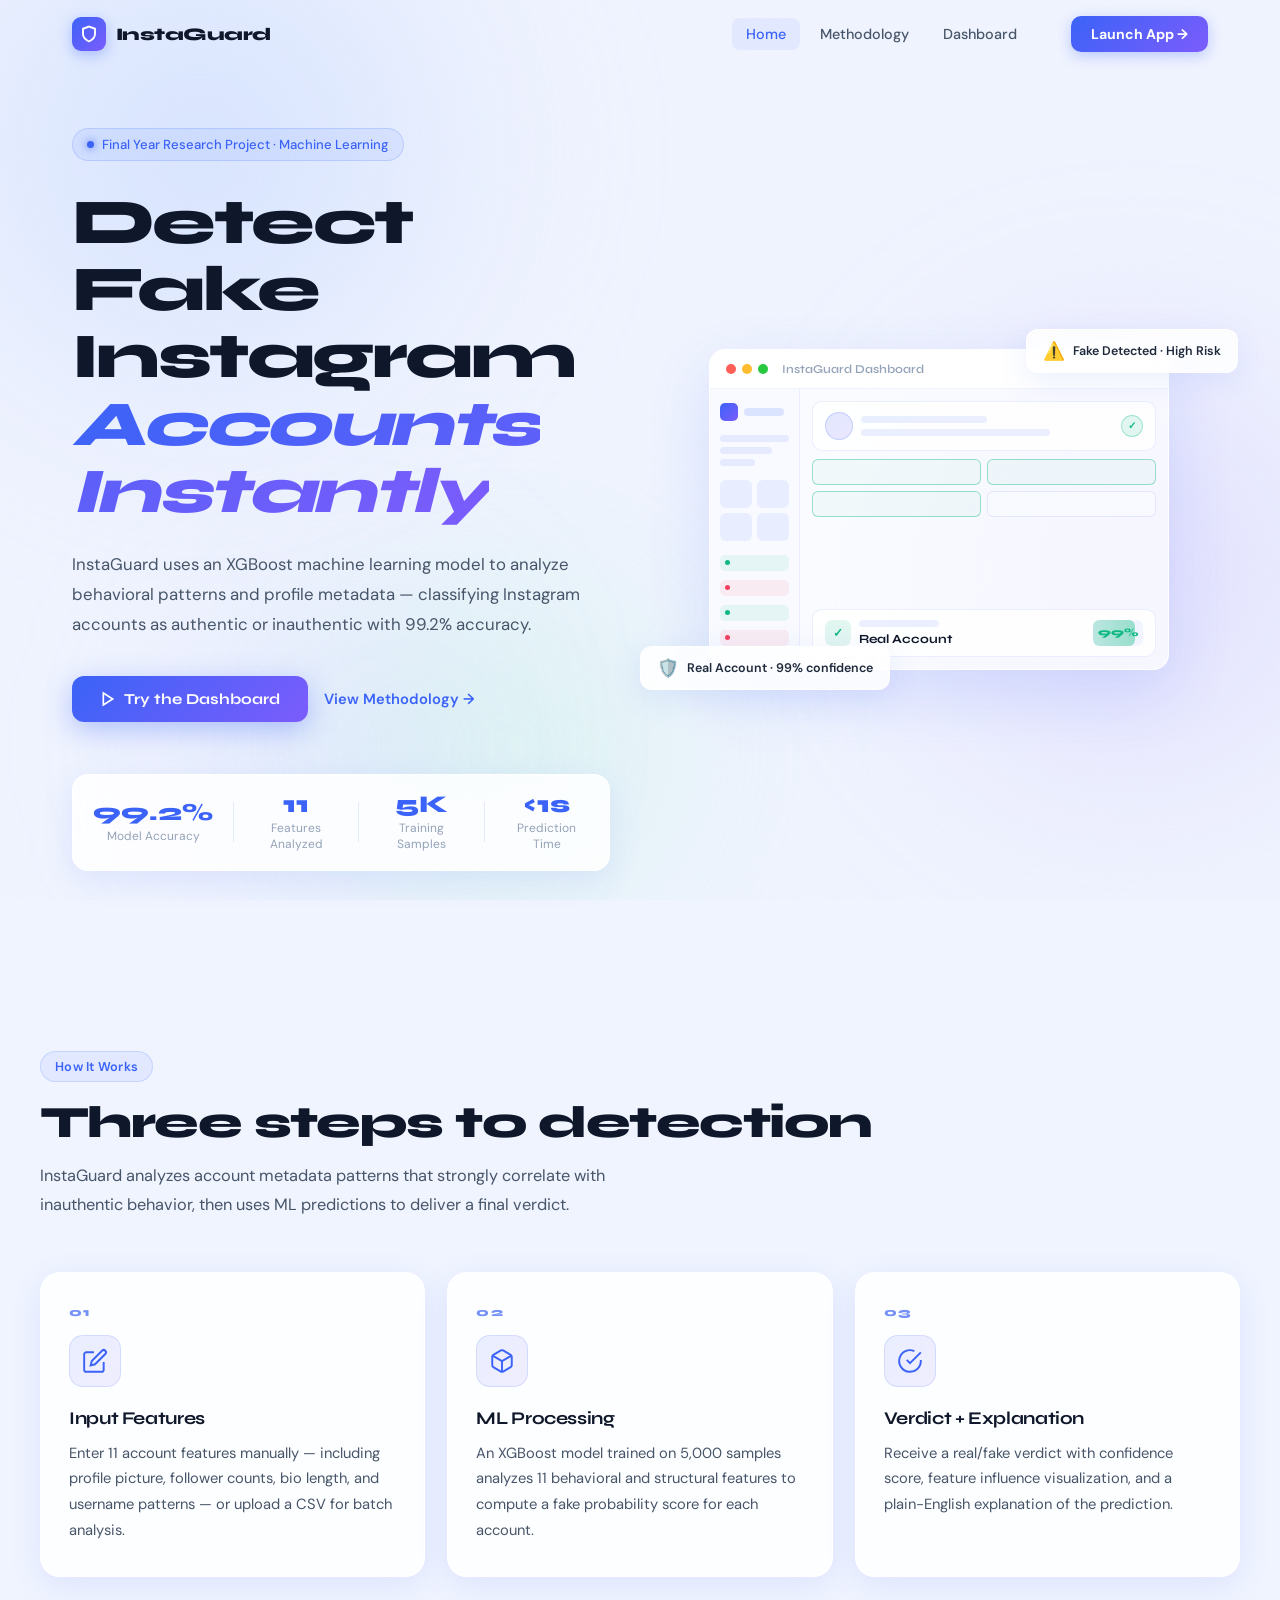
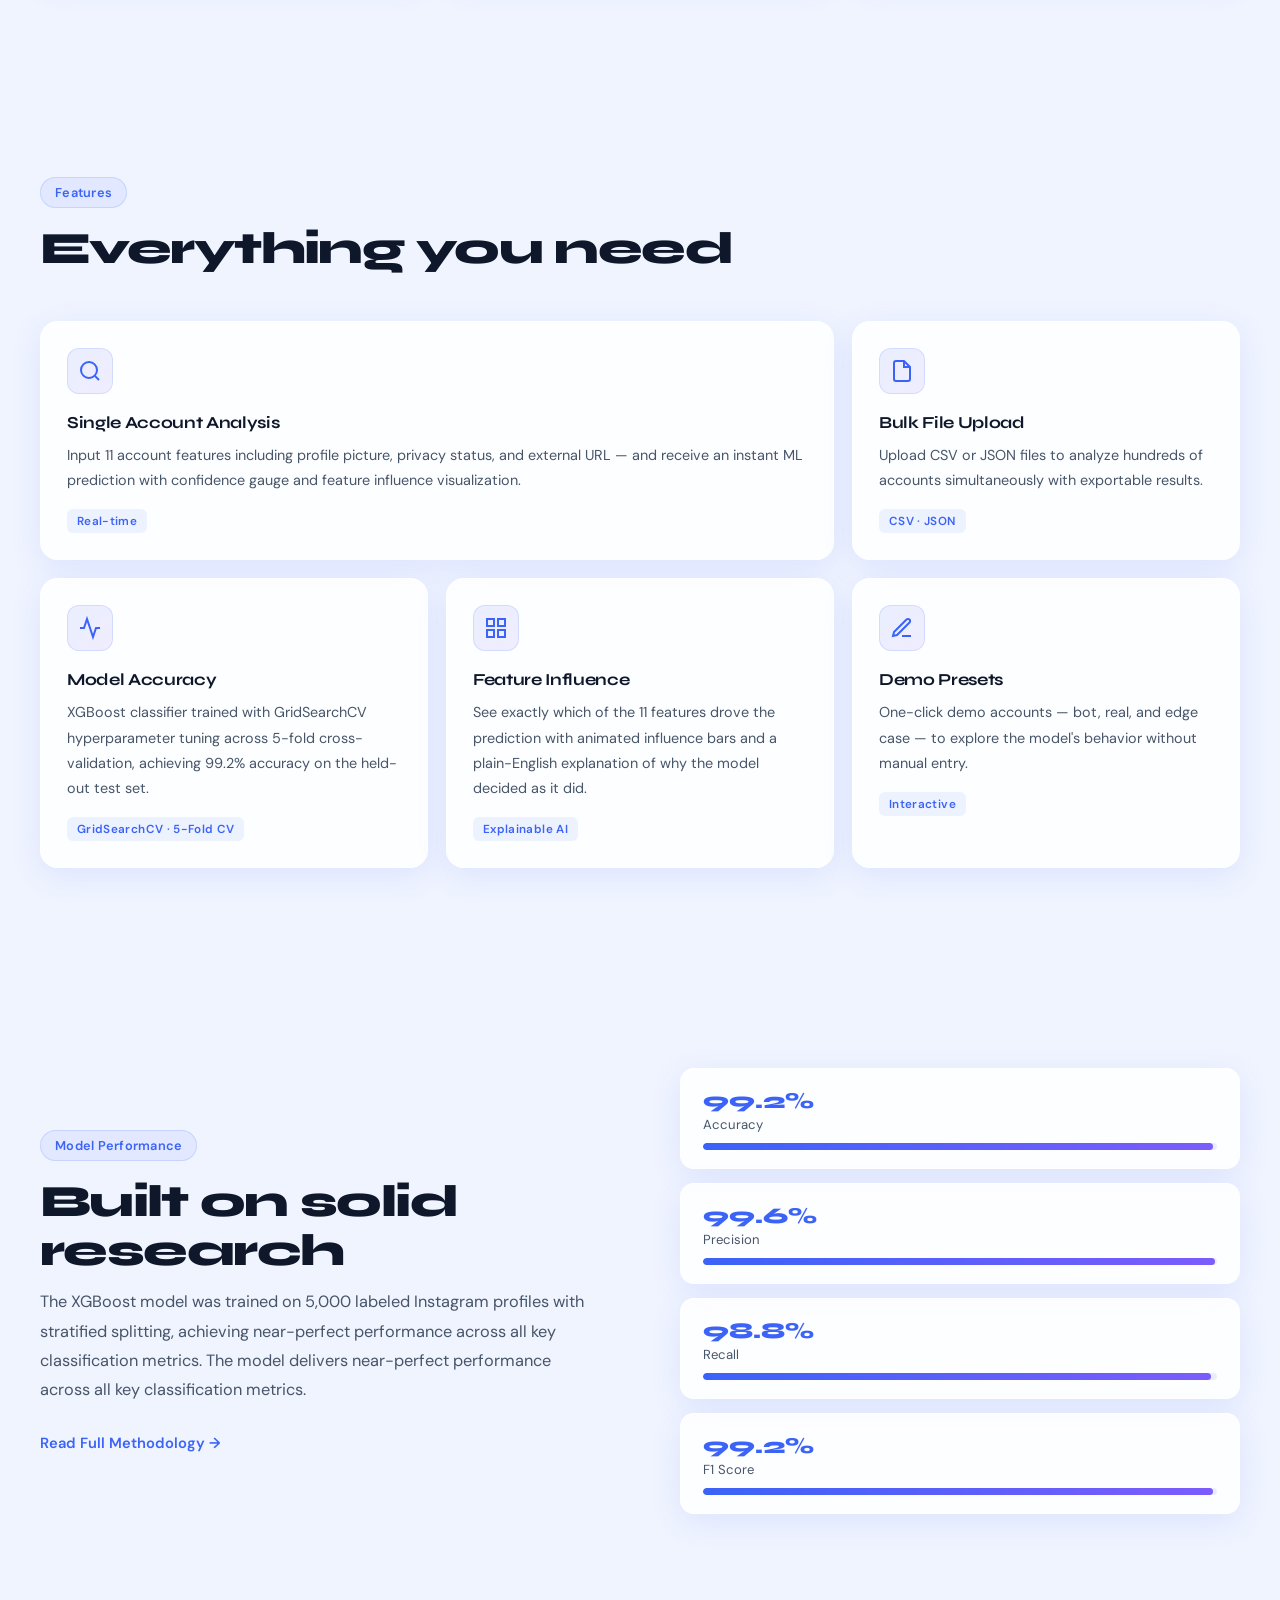
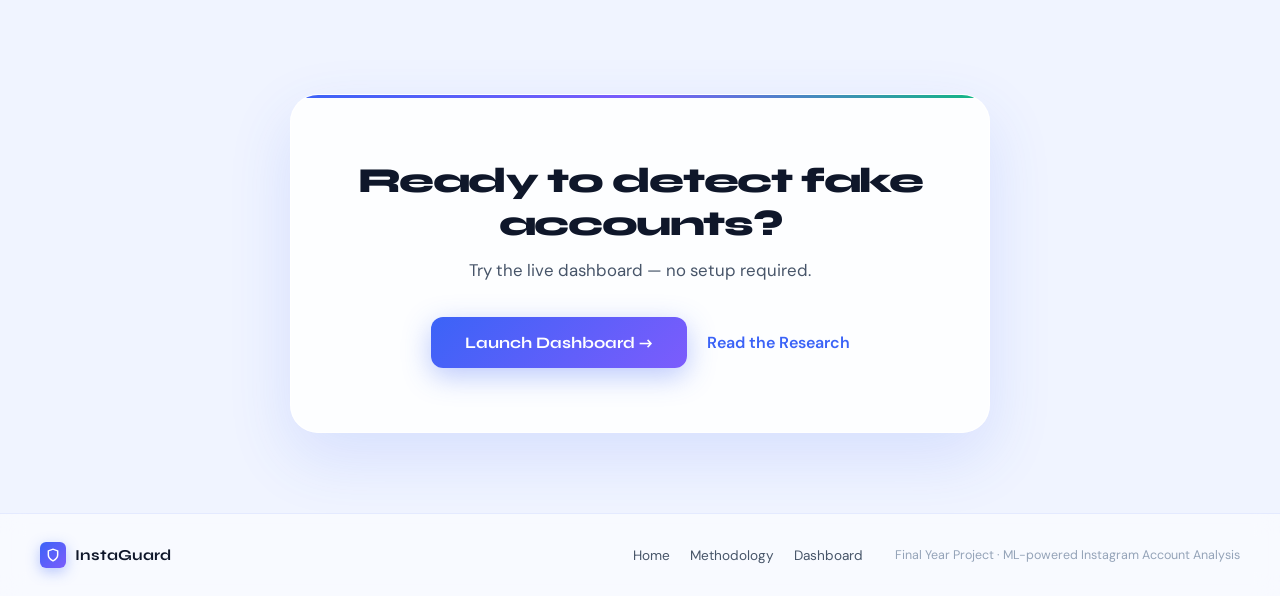
==== commit cb193c02: "Updated index, landing and method page with new model's details" ====
--- a/frontend/landing.html
+++ b/frontend/landing.html
@@ -53,9 +53,9 @@
         <em>Accounts Instantly</em>
       </h1>
       <p class="hero-desc">
-        InstaGuard uses a hybrid XGBoost model combined with a rule-based engine to analyze
-        behavioral patterns and profile metadata — classifying Instagram accounts as authentic
-        or inauthentic with 99.2% accuracy.
+        InstaGuard uses an XGBoost machine learning model to analyze behavioral patterns
+        and profile metadata — classifying Instagram accounts as authentic or inauthentic
+        with 99.2% accuracy.
       </p>
       <div class="hero-actions">
         <a href="index.html" class="btn-primary">
@@ -65,7 +65,7 @@
         <a href="methodology.html" class="btn-ghost">View Methodology →</a>
       </div>
 
-      <!-- Stats strip — updated numbers -->
+      <!-- Stats strip -->
       <div class="hero-stats">
         <div class="hstat">
           <span class="hstat-val">99.2%</span>
@@ -176,7 +176,7 @@
         <span class="section-chip">How It Works</span>
       </div>
       <h2 class="section-title">Three steps to detection</h2>
-      <p class="section-sub">InstaGuard analyzes account metadata patterns that strongly correlate with inauthentic behavior, then combines ML predictions with rule-based logic for a final verdict.</p>
+      <p class="section-sub">InstaGuard analyzes account metadata patterns that strongly correlate with inauthentic behavior, then uses ML predictions to deliver a final verdict.</p>
 
       <div class="steps-grid">
         <div class="step-card">
@@ -192,8 +192,8 @@
           <div class="step-icon">
             <svg width="26" height="26" viewBox="0 0 24 24" fill="none" stroke="currentColor" stroke-width="1.8"><path d="M21 16V8a2 2 0 0 0-1-1.73l-7-4a2 2 0 0 0-2 0l-7 4A2 2 0 0 0 3 8v8a2 2 0 0 0 1 1.73l7 4a2 2 0 0 0 2 0l7-4A2 2 0 0 0 21 16z"/><polyline points="3.27 6.96 12 12.01 20.73 6.96"/><line x1="12" y1="22.08" x2="12" y2="12"/></svg>
           </div>
-          <h3>Hybrid ML Processing</h3>
-          <p>An XGBoost model (60% weight) trained on 5,000 samples is combined with a rule-based engine (40% weight) that applies domain-specific fake account logic.</p>
+          <h3>ML Processing</h3>
+          <p>An XGBoost model trained on 5,000 samples analyzes 11 behavioral and structural features to compute a fake probability score for each account.</p>
         </div>
         <div class="step-card">
           <div class="step-num">03</div>
@@ -201,7 +201,7 @@
             <svg width="26" height="26" viewBox="0 0 24 24" fill="none" stroke="currentColor" stroke-width="1.8"><path d="M22 11.08V12a10 10 0 1 1-5.93-9.14"/><polyline points="22 4 12 14.01 9 11.01"/></svg>
           </div>
           <h3>Verdict + Explanation</h3>
-          <p>Receive a real/fake verdict with confidence score, ML vs rule engine breakdown, which rules fired, and a plain-English explanation of the prediction.</p>
+          <p>Receive a real/fake verdict with confidence score, feature influence visualization, and a plain-English explanation of the prediction.</p>
         </div>
       </div>
     </div>
@@ -221,7 +221,7 @@
             <svg width="24" height="24" viewBox="0 0 24 24" fill="none" stroke="currentColor" stroke-width="2"><circle cx="11" cy="11" r="8"/><path d="m21 21-4.35-4.35"/></svg>
           </div>
           <h3>Single Account Analysis</h3>
-          <p>Input 11 account features including profile picture, privacy status, and external URL — and receive an instant hybrid prediction with confidence gauge, ML vs rule breakdown, and feature influence visualization.</p>
+          <p>Input 11 account features including profile picture, privacy status, and external URL — and receive an instant ML prediction with confidence gauge and feature influence visualization.</p>
           <div class="feat-tag">Real-time</div>
         </div>
         <div class="feature-card">
@@ -236,16 +236,16 @@
           <div class="feat-icon">
             <svg width="24" height="24" viewBox="0 0 24 24" fill="none" stroke="currentColor" stroke-width="2"><polyline points="22 12 18 12 15 21 9 3 6 12 2 12"/></svg>
           </div>
-          <h3>Hybrid Engine</h3>
-          <p>XGBoost ML predictions are combined with 9 hand-crafted rules (follower ratios, profile picture, mass following) for a more robust final score.</p>
-          <div class="feat-tag">60% ML · 40% Rules</div>
+          <h3>Model Accuracy</h3>
+          <p>XGBoost classifier trained with GridSearchCV hyperparameter tuning across 5-fold cross-validation, achieving 99.2% accuracy on the held-out test set.</p>
+          <div class="feat-tag">GridSearchCV · 5-Fold CV</div>
         </div>
         <div class="feature-card">
           <div class="feat-icon">
             <svg width="24" height="24" viewBox="0 0 24 24" fill="none" stroke="currentColor" stroke-width="2"><rect x="3" y="3" width="7" height="7"/><rect x="14" y="3" width="7" height="7"/><rect x="14" y="14" width="7" height="7"/><rect x="3" y="14" width="7" height="7"/></svg>
           </div>
           <h3>Feature Influence</h3>
-          <p>See exactly which of the 11 features drove the prediction with animated influence bars, fired rules list, and plain-English explanation.</p>
+          <p>See exactly which of the 11 features drove the prediction with animated influence bars and a plain-English explanation of why the model decided as it did.</p>
           <div class="feat-tag">Explainable AI</div>
         </div>
         <div class="feature-card">
@@ -253,14 +253,14 @@
             <svg width="24" height="24" viewBox="0 0 24 24" fill="none" stroke="currentColor" stroke-width="2"><path d="M12 20h9"/><path d="M16.5 3.5a2.121 2.121 0 0 1 3 3L7 19l-4 1 1-4L16.5 3.5z"/></svg>
           </div>
           <h3>Demo Presets</h3>
-          <p>One-click demo accounts — bot, real, and edge case — to explore the hybrid model's behavior without manual entry.</p>
+          <p>One-click demo accounts — bot, real, and edge case — to explore the model's behavior without manual entry.</p>
           <div class="feat-tag">Interactive</div>
         </div>
       </div>
     </div>
   </section>
 
-  <!-- Model accuracy section — updated metrics -->
+  <!-- Model accuracy section -->
   <section class="section metrics-section">
     <div class="section-inner metrics-inner">
       <div class="metrics-text">
@@ -269,7 +269,7 @@
         <p class="section-sub" style="margin-top:12px">
           The XGBoost model was trained on 5,000 labeled Instagram profiles with stratified
           splitting, achieving near-perfect performance across all key classification metrics.
-          A hybrid rule engine further improves real-world robustness.
+          The model delivers near-perfect performance across all key classification metrics.
         </p>
         <a href="methodology.html" class="btn-ghost" style="margin-top:28px;display:inline-block">
           Read Full Methodology →
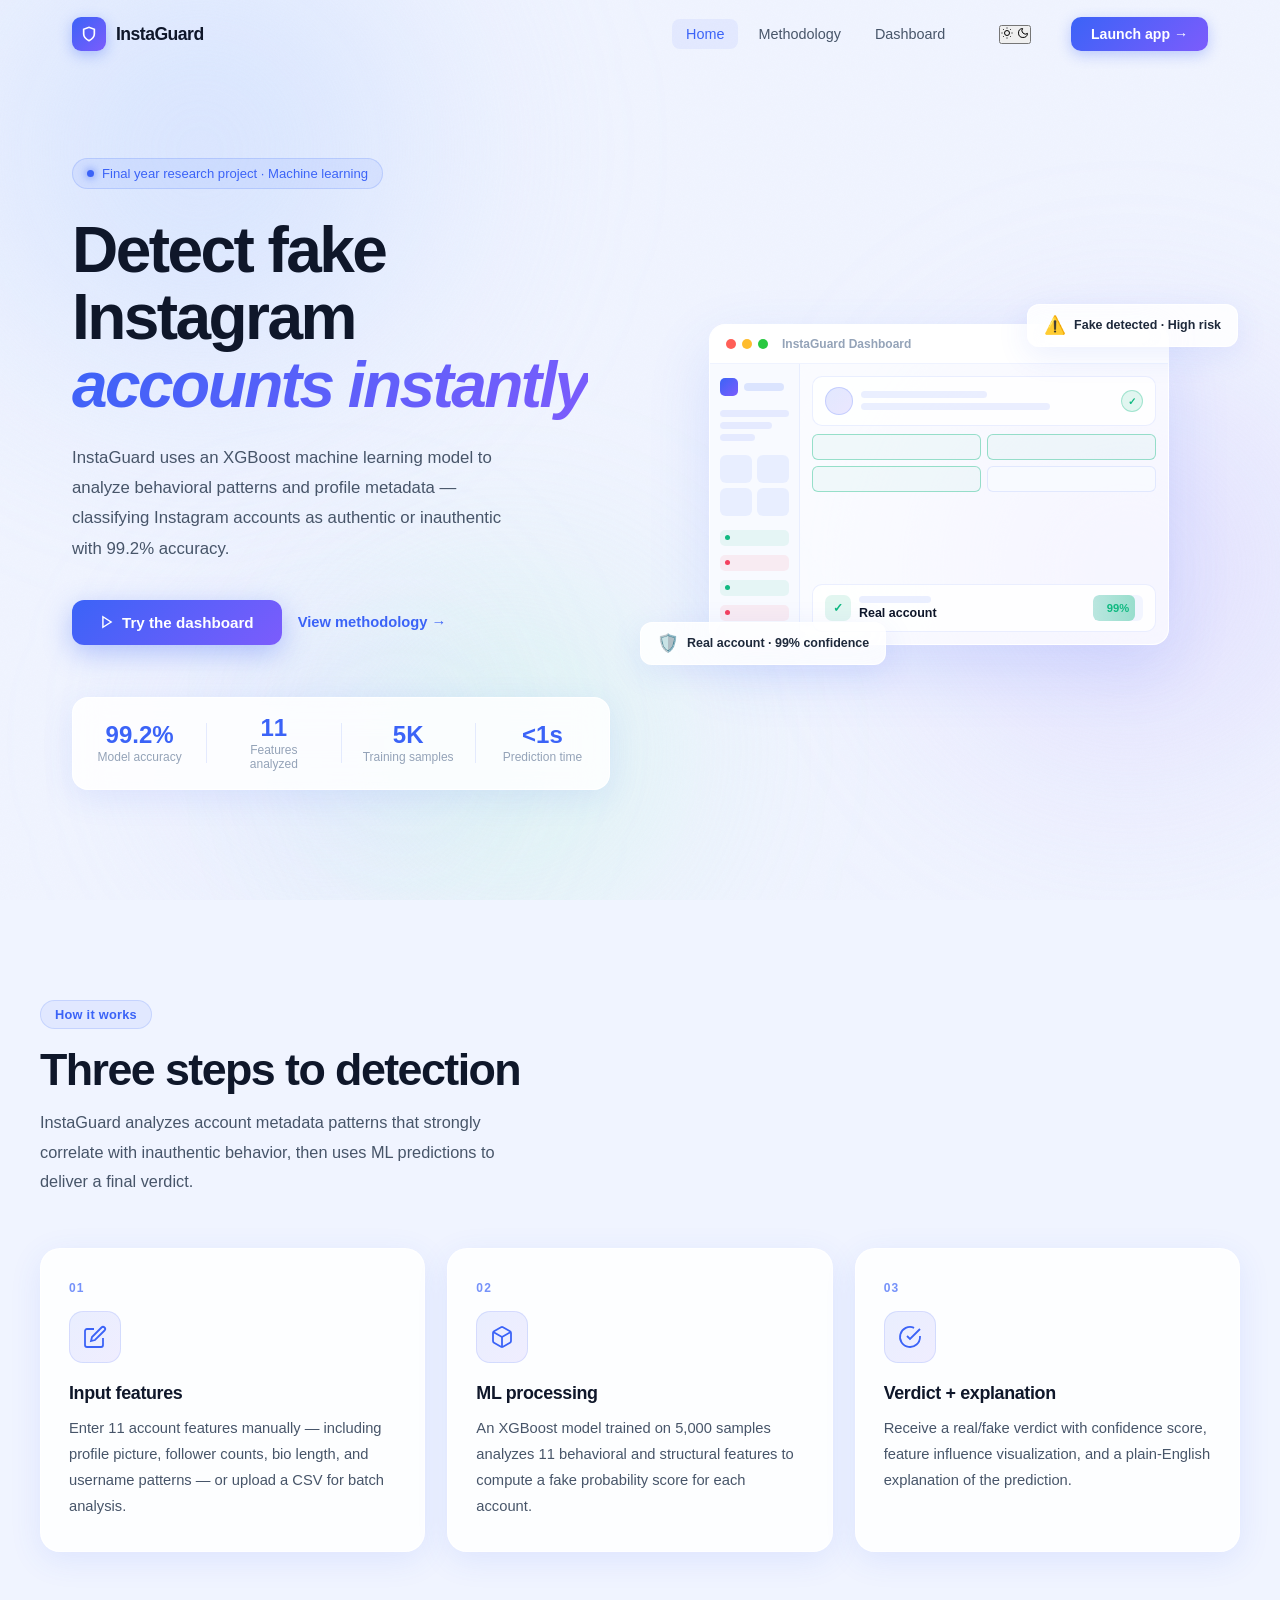
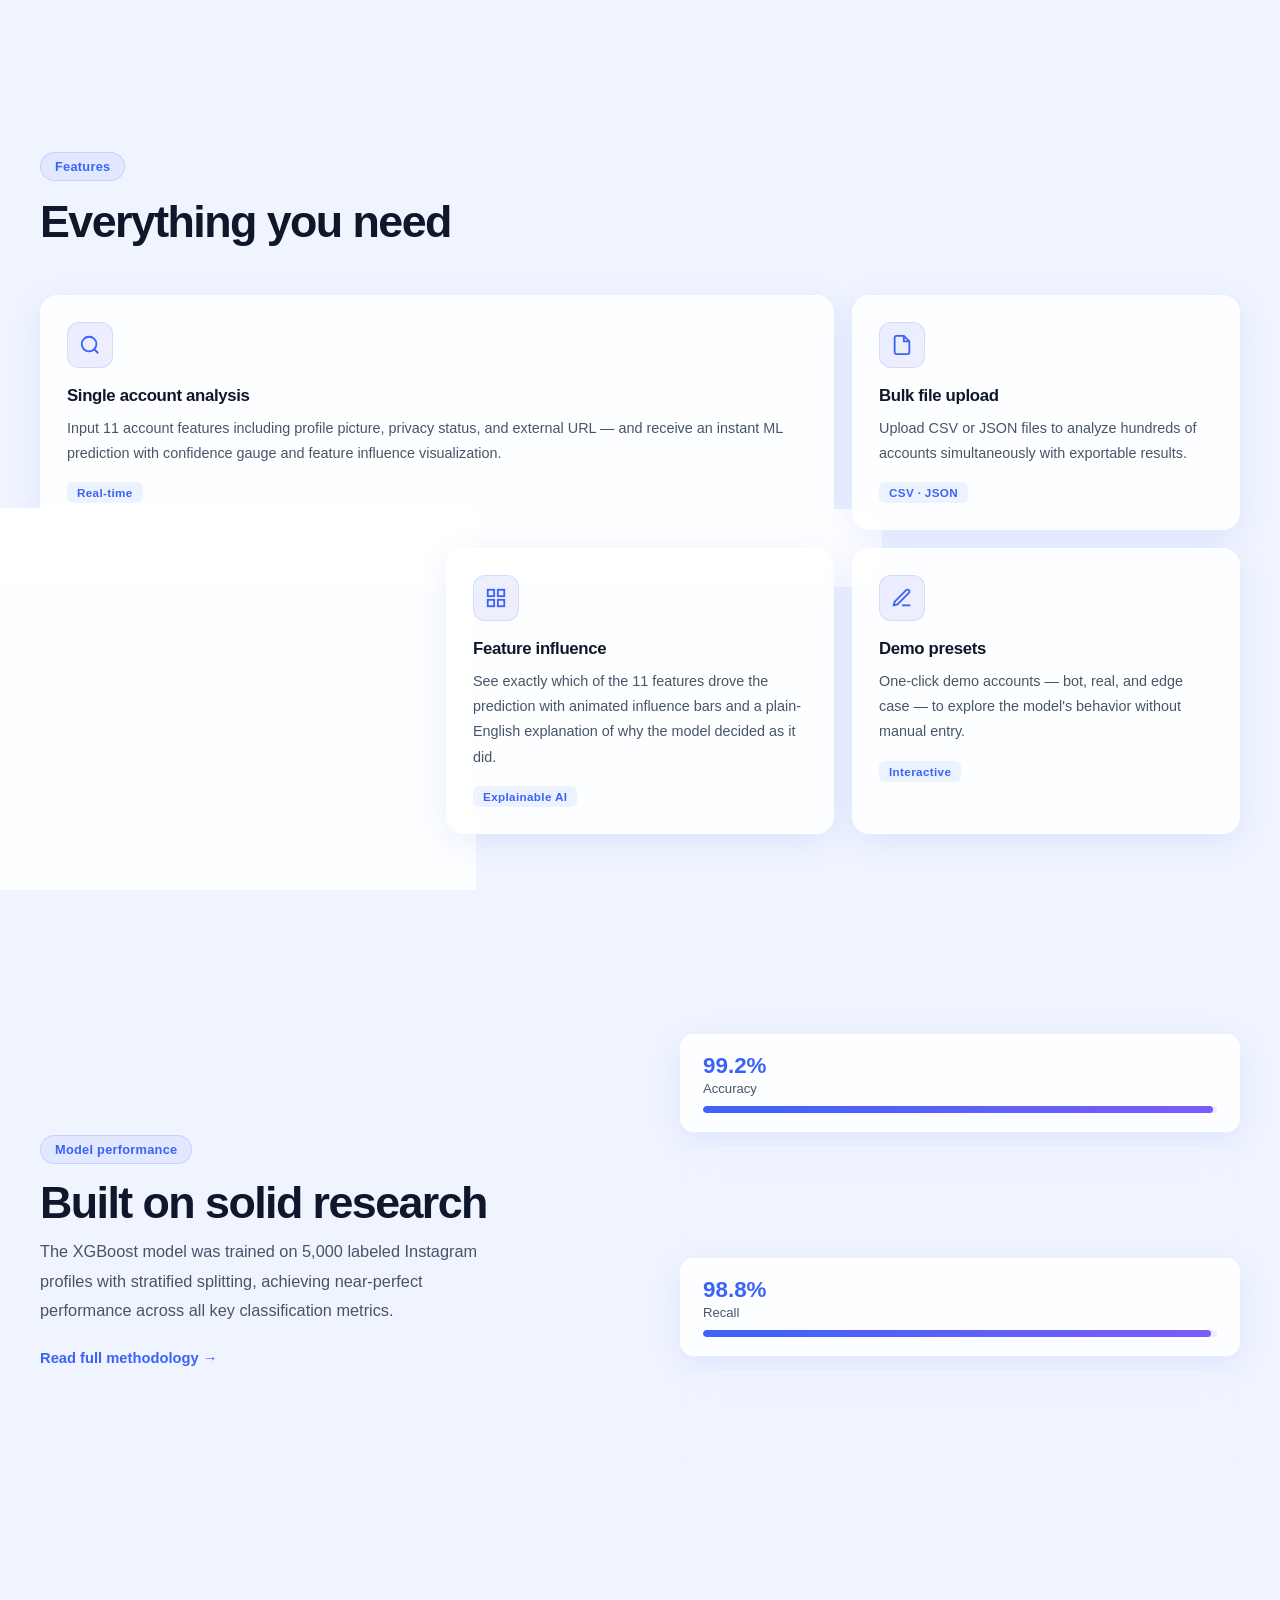
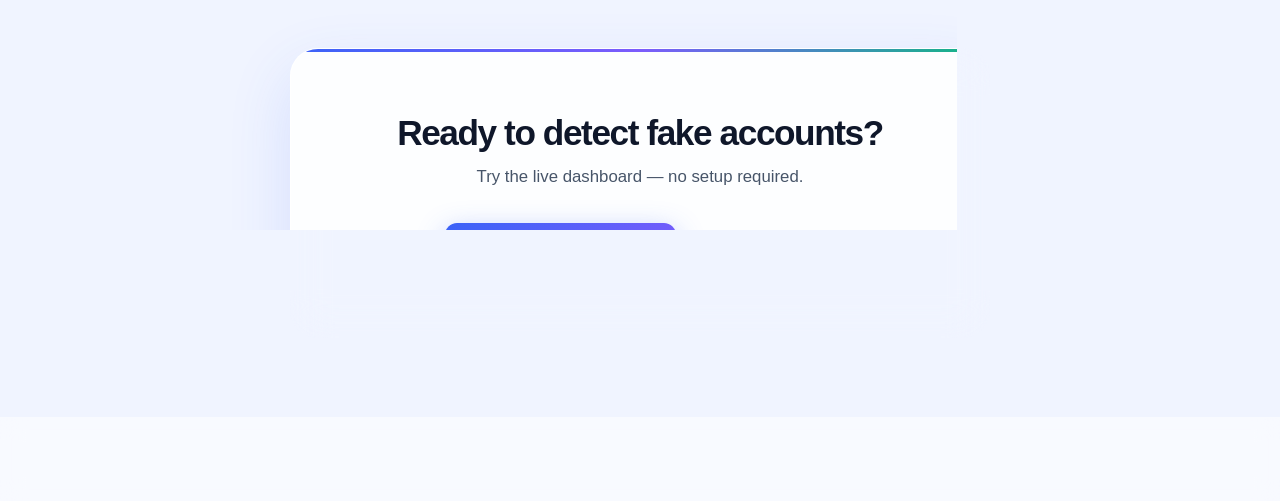
==== commit 669571b0: "New landing and methodology page with added dark mode" ====
--- a/frontend/landing.html
+++ b/frontend/landing.html
@@ -9,12 +9,11 @@
   <link rel="shortcut icon" href="favicon.png">
   <link rel="preconnect" href="https://fonts.googleapis.com">
   <link rel="preconnect" href="https://fonts.gstatic.com" crossorigin>
-  <link href="https://fonts.googleapis.com/css2?family=Syne:wght@400;600;700;800&family=DM+Sans:ital,opsz,wght@0,9..40,300;0,9..40,400;0,9..40,500;0,9..40,600;1,9..40,300&display=swap" rel="stylesheet">
+  <link href="https://fonts.googleapis.com/css2?family=Inter:wght@300;400;500;600;700&display=swap" rel="stylesheet">
   <link rel="stylesheet" href="landing.css"/>
 </head>
 <body>
 
-  <!-- Mesh background -->
   <div class="mesh-bg">
     <div class="mesh-orb orb-1"></div>
     <div class="mesh-orb orb-2"></div>
@@ -28,7 +27,7 @@
     <div class="nav-inner">
       <a href="landing.html" class="nav-brand">
         <div class="brand-icon">
-          <svg width="18" height="18" viewBox="0 0 24 24" fill="none" stroke="currentColor" stroke-width="2.5"><path d="M12 22s8-4 8-10V5l-8-3-8 3v7c0 6 8 10 8 10z"/></svg>
+          <svg width="16" height="16" viewBox="0 0 24 24" fill="none" stroke="currentColor" stroke-width="2.5"><path d="M12 22s8-4 8-10V5l-8-3-8 3v7c0 6 8 10 8 10z"/></svg>
         </div>
         InstaGuard
       </a>
@@ -37,7 +36,12 @@
         <a href="methodology.html" class="nav-link">Methodology</a>
         <a href="index.html" class="nav-link">Dashboard</a>
       </div>
-      <a href="index.html" class="nav-cta">Launch App →</a>
+      <!-- Theme toggle -->
+      <button class="nav-theme-toggle" id="themeToggle" title="Toggle theme" aria-label="Toggle dark mode">
+        <svg class="icon-sun" width="12" height="12" viewBox="0 0 24 24" fill="none" stroke="currentColor" stroke-width="2"><circle cx="12" cy="12" r="5"/><path d="M12 1v2M12 21v2M4.22 4.22l1.42 1.42M18.36 18.36l1.42 1.42M1 12h2M21 12h2M4.22 19.78l1.42-1.42M18.36 5.64l1.42-1.42"/></svg>
+        <svg class="icon-moon" width="12" height="12" viewBox="0 0 24 24" fill="none" stroke="currentColor" stroke-width="2"><path d="M21 12.79A9 9 0 1 1 11.21 3 7 7 0 0 0 21 12.79z"/></svg>
+      </button>
+      <a href="index.html" class="nav-cta">Launch app →</a>
     </div>
   </nav>
 
@@ -46,11 +50,11 @@
     <div class="hero-inner">
       <div class="hero-eyebrow">
         <span class="eyebrow-dot"></span>
-        Final Year Research Project · Machine Learning
+        Final year research project · Machine learning
       </div>
       <h1 class="hero-title">
-        Detect Fake Instagram<br>
-        <em>Accounts Instantly</em>
+        Detect fake Instagram<br>
+        <em>accounts instantly</em>
       </h1>
       <p class="hero-desc">
         InstaGuard uses an XGBoost machine learning model to analyze behavioral patterns
@@ -59,32 +63,32 @@
       </p>
       <div class="hero-actions">
         <a href="index.html" class="btn-primary">
-          <svg width="16" height="16" viewBox="0 0 24 24" fill="none" stroke="currentColor" stroke-width="2.5"><path d="M5 3l14 9-14 9V3z"/></svg>
-          Try the Dashboard
+          <svg width="14" height="14" viewBox="0 0 24 24" fill="none" stroke="currentColor" stroke-width="2.5"><path d="M5 3l14 9-14 9V3z"/></svg>
+          Try the dashboard
         </a>
-        <a href="methodology.html" class="btn-ghost">View Methodology →</a>
+        <a href="methodology.html" class="btn-ghost">View methodology →</a>
       </div>
 
       <!-- Stats strip -->
       <div class="hero-stats">
         <div class="hstat">
           <span class="hstat-val">99.2%</span>
-          <span class="hstat-lbl">Model Accuracy</span>
+          <span class="hstat-lbl">Model accuracy</span>
         </div>
         <div class="hstat-div"></div>
         <div class="hstat">
           <span class="hstat-val">11</span>
-          <span class="hstat-lbl">Features Analyzed</span>
+          <span class="hstat-lbl">Features analyzed</span>
         </div>
         <div class="hstat-div"></div>
         <div class="hstat">
           <span class="hstat-val">5K</span>
-          <span class="hstat-lbl">Training Samples</span>
+          <span class="hstat-lbl">Training samples</span>
         </div>
         <div class="hstat-div"></div>
         <div class="hstat">
           <span class="hstat-val">&lt;1s</span>
-          <span class="hstat-lbl">Prediction Time</span>
+          <span class="hstat-lbl">Prediction time</span>
         </div>
       </div>
     </div>
@@ -128,7 +132,7 @@
             <div class="dp-profile-card">
               <div class="dp-avatar"></div>
               <div class="dp-profile-info">
-                <div class="dp-sk short" style="margin-bottom:6px"></div>
+                <div class="dp-sk short" style="margin-bottom:5px"></div>
                 <div class="dp-sk med"></div>
               </div>
               <div class="dp-badge real-badge">✓</div>
@@ -146,8 +150,8 @@
             <div class="dp-result-mini">
               <div class="dp-result-icon real-icon">✓</div>
               <div>
-                <div class="dp-sk short" style="margin-bottom:4px;width:80px"></div>
-                <div class="dp-result-label">Real Account</div>
+                <div class="dp-sk short" style="margin-bottom:3px;width:72px"></div>
+                <div class="dp-result-label">Real account</div>
               </div>
               <div class="dp-gauge-mini">
                 <div class="dp-gauge-fill"></div>
@@ -160,11 +164,11 @@
       <!-- Floating badges -->
       <div class="float-badge badge-1">
         <span class="fb-icon">🛡️</span>
-        <span>Real Account · 99% confidence</span>
+        <span>Real account · 99% confidence</span>
       </div>
       <div class="float-badge badge-2">
         <span class="fb-icon">⚠️</span>
-        <span>Fake Detected · High Risk</span>
+        <span>Fake detected · High risk</span>
       </div>
     </div>
   </section>
@@ -173,7 +177,7 @@
   <section class="section how-section">
     <div class="section-inner">
       <div class="section-label-row">
-        <span class="section-chip">How It Works</span>
+        <span class="section-chip">How it works</span>
       </div>
       <h2 class="section-title">Three steps to detection</h2>
       <p class="section-sub">InstaGuard analyzes account metadata patterns that strongly correlate with inauthentic behavior, then uses ML predictions to deliver a final verdict.</p>
@@ -182,25 +186,25 @@
         <div class="step-card">
           <div class="step-num">01</div>
           <div class="step-icon">
-            <svg width="26" height="26" viewBox="0 0 24 24" fill="none" stroke="currentColor" stroke-width="1.8"><path d="M11 4H4a2 2 0 0 0-2 2v14a2 2 0 0 0 2 2h14a2 2 0 0 0 2-2v-7"/><path d="M18.5 2.5a2.121 2.121 0 0 1 3 3L12 15l-4 1 1-4 9.5-9.5z"/></svg>
-          </div>
-          <h3>Input Features</h3>
+            <svg width="24" height="24" viewBox="0 0 24 24" fill="none" stroke="currentColor" stroke-width="1.8"><path d="M11 4H4a2 2 0 0 0-2 2v14a2 2 0 0 0 2 2h14a2 2 0 0 0 2-2v-7"/><path d="M18.5 2.5a2.121 2.121 0 0 1 3 3L12 15l-4 1 1-4 9.5-9.5z"/></svg>
+          </div>
+          <h3>Input features</h3>
           <p>Enter 11 account features manually — including profile picture, follower counts, bio length, and username patterns — or upload a CSV for batch analysis.</p>
         </div>
         <div class="step-card">
           <div class="step-num">02</div>
           <div class="step-icon">
-            <svg width="26" height="26" viewBox="0 0 24 24" fill="none" stroke="currentColor" stroke-width="1.8"><path d="M21 16V8a2 2 0 0 0-1-1.73l-7-4a2 2 0 0 0-2 0l-7 4A2 2 0 0 0 3 8v8a2 2 0 0 0 1 1.73l7 4a2 2 0 0 0 2 0l7-4A2 2 0 0 0 21 16z"/><polyline points="3.27 6.96 12 12.01 20.73 6.96"/><line x1="12" y1="22.08" x2="12" y2="12"/></svg>
-          </div>
-          <h3>ML Processing</h3>
+            <svg width="24" height="24" viewBox="0 0 24 24" fill="none" stroke="currentColor" stroke-width="1.8"><path d="M21 16V8a2 2 0 0 0-1-1.73l-7-4a2 2 0 0 0-2 0l-7 4A2 2 0 0 0 3 8v8a2 2 0 0 0 1 1.73l7 4a2 2 0 0 0 2 0l7-4A2 2 0 0 0 21 16z"/><polyline points="3.27 6.96 12 12.01 20.73 6.96"/><line x1="12" y1="22.08" x2="12" y2="12"/></svg>
+          </div>
+          <h3>ML processing</h3>
           <p>An XGBoost model trained on 5,000 samples analyzes 11 behavioral and structural features to compute a fake probability score for each account.</p>
         </div>
         <div class="step-card">
           <div class="step-num">03</div>
           <div class="step-icon">
-            <svg width="26" height="26" viewBox="0 0 24 24" fill="none" stroke="currentColor" stroke-width="1.8"><path d="M22 11.08V12a10 10 0 1 1-5.93-9.14"/><polyline points="22 4 12 14.01 9 11.01"/></svg>
-          </div>
-          <h3>Verdict + Explanation</h3>
+            <svg width="24" height="24" viewBox="0 0 24 24" fill="none" stroke="currentColor" stroke-width="1.8"><path d="M22 11.08V12a10 10 0 1 1-5.93-9.14"/><polyline points="22 4 12 14.01 9 11.01"/></svg>
+          </div>
+          <h3>Verdict + explanation</h3>
           <p>Receive a real/fake verdict with confidence score, feature influence visualization, and a plain-English explanation of the prediction.</p>
         </div>
       </div>
@@ -218,41 +222,41 @@
       <div class="features-grid">
         <div class="feature-card large">
           <div class="feat-icon">
-            <svg width="24" height="24" viewBox="0 0 24 24" fill="none" stroke="currentColor" stroke-width="2"><circle cx="11" cy="11" r="8"/><path d="m21 21-4.35-4.35"/></svg>
-          </div>
-          <h3>Single Account Analysis</h3>
+            <svg width="22" height="22" viewBox="0 0 24 24" fill="none" stroke="currentColor" stroke-width="2"><circle cx="11" cy="11" r="8"/><path d="m21 21-4.35-4.35"/></svg>
+          </div>
+          <h3>Single account analysis</h3>
           <p>Input 11 account features including profile picture, privacy status, and external URL — and receive an instant ML prediction with confidence gauge and feature influence visualization.</p>
           <div class="feat-tag">Real-time</div>
         </div>
         <div class="feature-card">
           <div class="feat-icon">
-            <svg width="24" height="24" viewBox="0 0 24 24" fill="none" stroke="currentColor" stroke-width="2"><path d="M14 2H6a2 2 0 0 0-2 2v16a2 2 0 0 0 2 2h12a2 2 0 0 0 2-2V8z"/><polyline points="14 2 14 8 20 8"/></svg>
-          </div>
-          <h3>Bulk File Upload</h3>
+            <svg width="22" height="22" viewBox="0 0 24 24" fill="none" stroke="currentColor" stroke-width="2"><path d="M14 2H6a2 2 0 0 0-2 2v16a2 2 0 0 0 2 2h12a2 2 0 0 0 2-2V8z"/><polyline points="14 2 14 8 20 8"/></svg>
+          </div>
+          <h3>Bulk file upload</h3>
           <p>Upload CSV or JSON files to analyze hundreds of accounts simultaneously with exportable results.</p>
           <div class="feat-tag">CSV · JSON</div>
         </div>
         <div class="feature-card">
           <div class="feat-icon">
-            <svg width="24" height="24" viewBox="0 0 24 24" fill="none" stroke="currentColor" stroke-width="2"><polyline points="22 12 18 12 15 21 9 3 6 12 2 12"/></svg>
-          </div>
-          <h3>Model Accuracy</h3>
+            <svg width="22" height="22" viewBox="0 0 24 24" fill="none" stroke="currentColor" stroke-width="2"><polyline points="22 12 18 12 15 21 9 3 6 12 2 12"/></svg>
+          </div>
+          <h3>Model accuracy</h3>
           <p>XGBoost classifier trained with GridSearchCV hyperparameter tuning across 5-fold cross-validation, achieving 99.2% accuracy on the held-out test set.</p>
-          <div class="feat-tag">GridSearchCV · 5-Fold CV</div>
+          <div class="feat-tag">GridSearchCV · 5-fold CV</div>
         </div>
         <div class="feature-card">
           <div class="feat-icon">
-            <svg width="24" height="24" viewBox="0 0 24 24" fill="none" stroke="currentColor" stroke-width="2"><rect x="3" y="3" width="7" height="7"/><rect x="14" y="3" width="7" height="7"/><rect x="14" y="14" width="7" height="7"/><rect x="3" y="14" width="7" height="7"/></svg>
-          </div>
-          <h3>Feature Influence</h3>
+            <svg width="22" height="22" viewBox="0 0 24 24" fill="none" stroke="currentColor" stroke-width="2"><rect x="3" y="3" width="7" height="7"/><rect x="14" y="3" width="7" height="7"/><rect x="14" y="14" width="7" height="7"/><rect x="3" y="14" width="7" height="7"/></svg>
+          </div>
+          <h3>Feature influence</h3>
           <p>See exactly which of the 11 features drove the prediction with animated influence bars and a plain-English explanation of why the model decided as it did.</p>
           <div class="feat-tag">Explainable AI</div>
         </div>
         <div class="feature-card">
           <div class="feat-icon">
-            <svg width="24" height="24" viewBox="0 0 24 24" fill="none" stroke="currentColor" stroke-width="2"><path d="M12 20h9"/><path d="M16.5 3.5a2.121 2.121 0 0 1 3 3L7 19l-4 1 1-4L16.5 3.5z"/></svg>
-          </div>
-          <h3>Demo Presets</h3>
+            <svg width="22" height="22" viewBox="0 0 24 24" fill="none" stroke="currentColor" stroke-width="2"><path d="M12 20h9"/><path d="M16.5 3.5a2.121 2.121 0 0 1 3 3L7 19l-4 1 1-4L16.5 3.5z"/></svg>
+          </div>
+          <h3>Demo presets</h3>
           <p>One-click demo accounts — bot, real, and edge case — to explore the model's behavior without manual entry.</p>
           <div class="feat-tag">Interactive</div>
         </div>
@@ -264,15 +268,14 @@
   <section class="section metrics-section">
     <div class="section-inner metrics-inner">
       <div class="metrics-text">
-        <span class="section-chip">Model Performance</span>
-        <h2 class="section-title" style="margin-top:16px">Built on solid research</h2>
-        <p class="section-sub" style="margin-top:12px">
+        <span class="section-chip">Model performance</span>
+        <h2 class="section-title" style="margin-top:14px">Built on solid research</h2>
+        <p class="section-sub" style="margin-top:10px">
           The XGBoost model was trained on 5,000 labeled Instagram profiles with stratified
           splitting, achieving near-perfect performance across all key classification metrics.
-          The model delivers near-perfect performance across all key classification metrics.
         </p>
-        <a href="methodology.html" class="btn-ghost" style="margin-top:28px;display:inline-block">
-          Read Full Methodology →
+        <a href="methodology.html" class="btn-ghost" style="margin-top:24px;display:inline-block">
+          Read full methodology →
         </a>
       </div>
       <div class="metrics-cards">
@@ -293,7 +296,7 @@
         </div>
         <div class="metric-card">
           <div class="mc-val">99.2%</div>
-          <div class="mc-lbl">F1 Score</div>
+          <div class="mc-lbl">F1 score</div>
           <div class="mc-bar"><div class="mc-fill" style="width:99.2%"></div></div>
         </div>
       </div>
@@ -306,8 +309,8 @@
       <h2>Ready to detect fake accounts?</h2>
       <p>Try the live dashboard — no setup required.</p>
       <div class="cta-actions">
-        <a href="index.html" class="btn-primary large">Launch Dashboard →</a>
-        <a href="methodology.html" class="btn-ghost large">Read the Research</a>
+        <a href="index.html" class="btn-primary large">Launch dashboard →</a>
+        <a href="methodology.html" class="btn-ghost large">Read the research</a>
       </div>
     </div>
   </section>
@@ -317,7 +320,7 @@
     <div class="footer-inner">
       <div class="footer-brand">
         <div class="brand-icon small">
-          <svg width="14" height="14" viewBox="0 0 24 24" fill="none" stroke="currentColor" stroke-width="2.5"><path d="M12 22s8-4 8-10V5l-8-3-8 3v7c0 6 8 10 8 10z"/></svg>
+          <svg width="13" height="13" viewBox="0 0 24 24" fill="none" stroke="currentColor" stroke-width="2.5"><path d="M12 22s8-4 8-10V5l-8-3-8 3v7c0 6 8 10 8 10z"/></svg>
         </div>
         InstaGuard
       </div>
@@ -326,29 +329,10 @@
         <a href="methodology.html">Methodology</a>
         <a href="index.html">Dashboard</a>
       </div>
-      <div class="footer-note">Final Year Project · ML-powered Instagram Account Analysis</div>
+      <div class="footer-note">Final year project · ML-powered Instagram account analysis</div>
     </div>
   </footer>
 
-  <script>
-    window.addEventListener('scroll', () => {
-      document.getElementById('nav').classList.toggle('scrolled', window.scrollY > 40);
-    });
-
-    const observer = new IntersectionObserver((entries) => {
-      entries.forEach(e => {
-        if (e.isIntersecting) {
-          e.target.querySelectorAll('.mc-fill').forEach(bar => {
-            bar.style.transition = 'width 1.1s cubic-bezier(0.16,1,0.3,1)';
-          });
-        }
-      });
-    }, { threshold: 0.3 });
-    document.querySelectorAll('.metrics-cards').forEach(el => observer.observe(el));
-
-    document.querySelectorAll('.step-card, .feature-card, .metric-card').forEach((el, i) => {
-      el.style.animationDelay = `${i * 0.1}s`;
-    });
-  </script>
+  <script src="script.js"></script>
 </body>
-</html>
+</html>
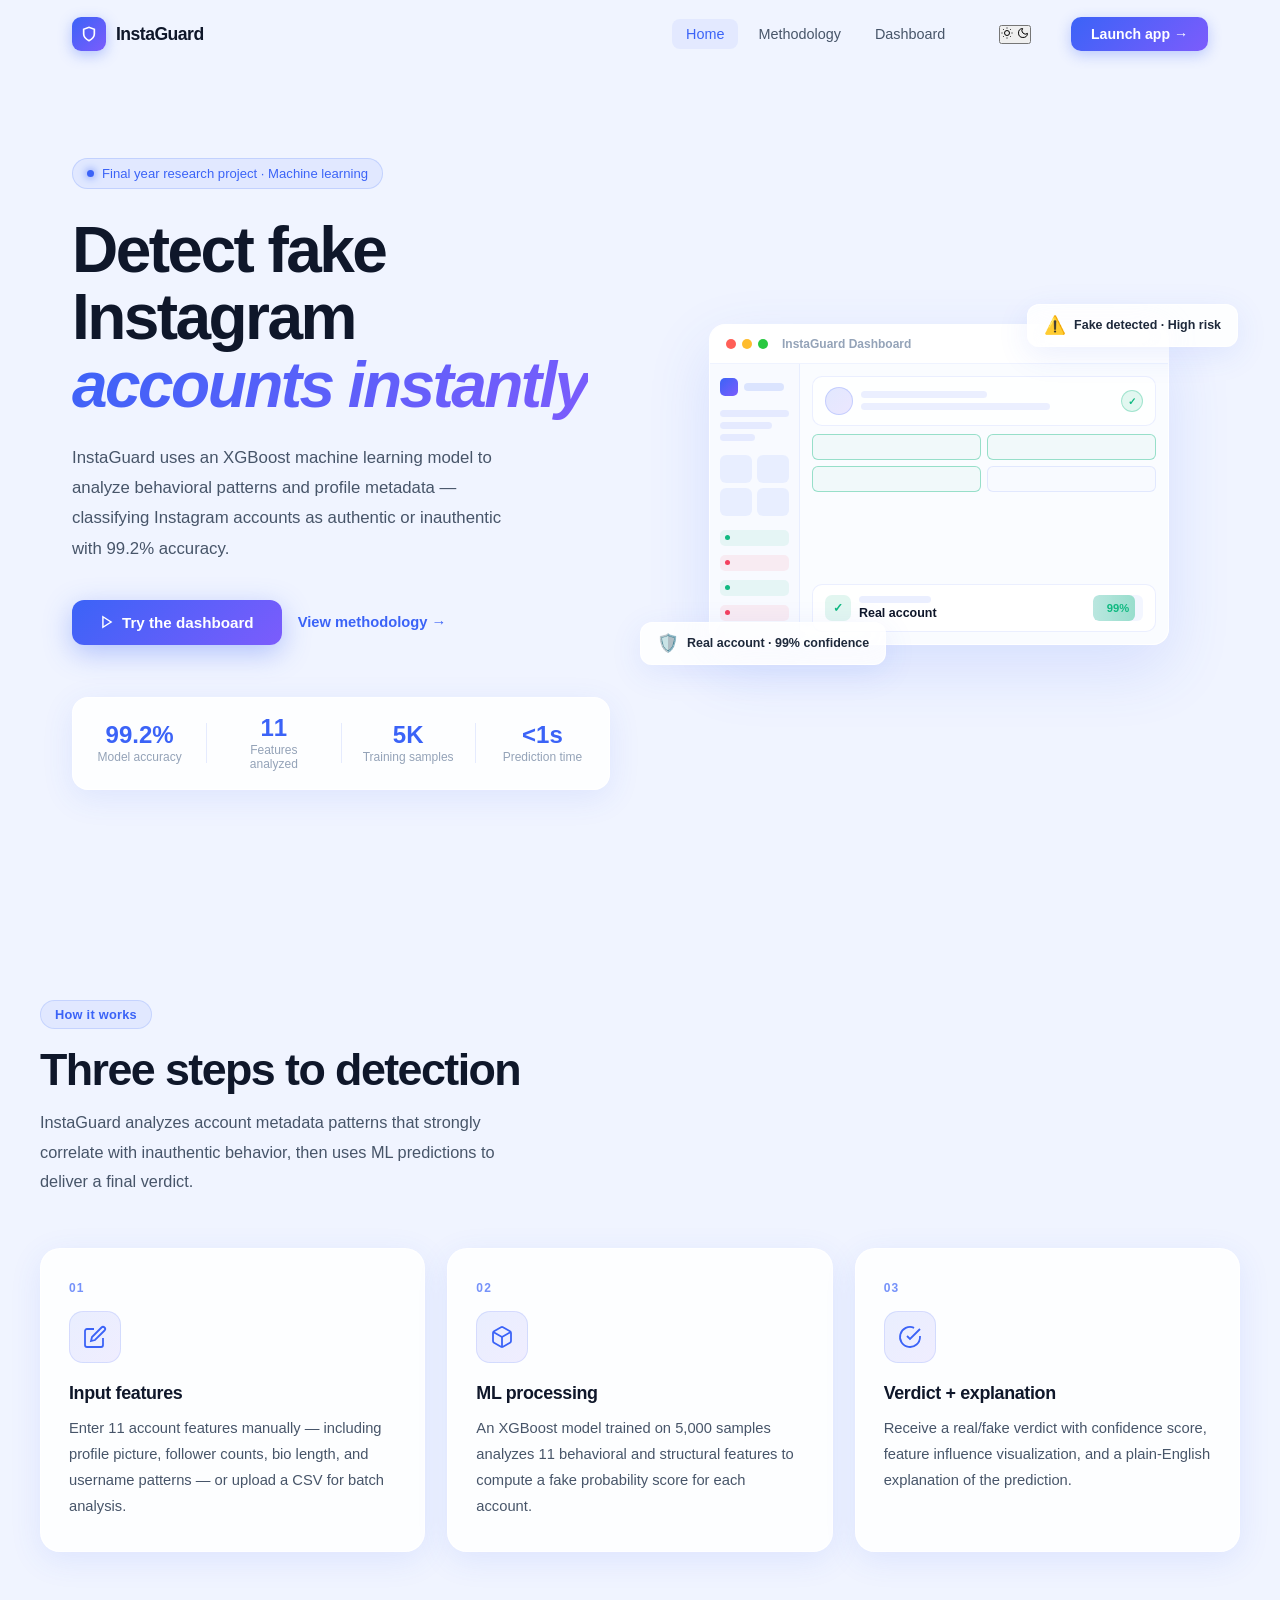
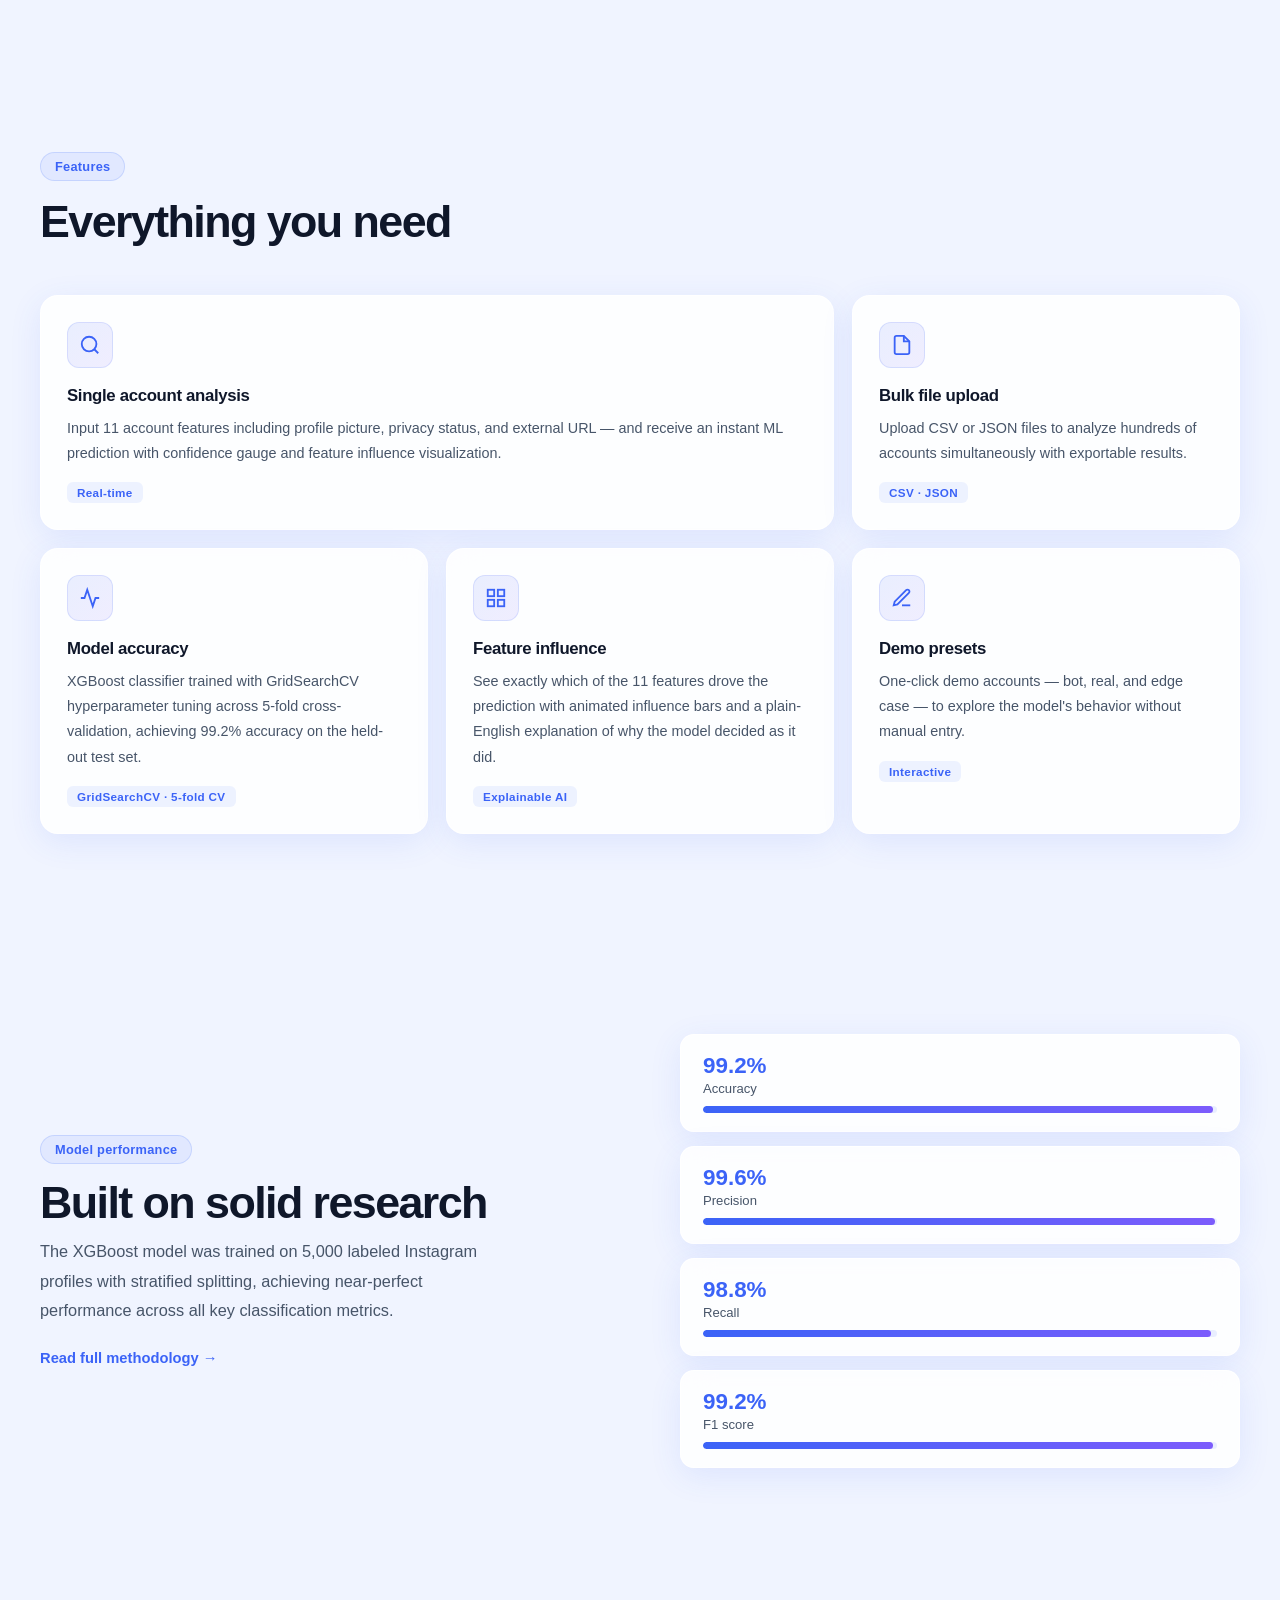
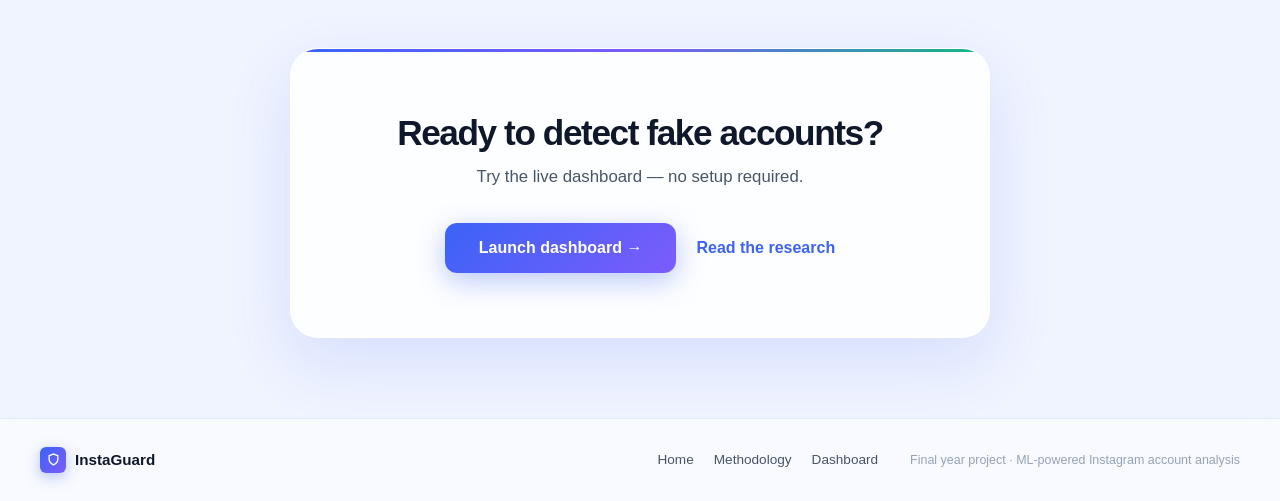
==== commit 3ff84130: "removed mesh-cloud" ====
--- a/frontend/landing.html
+++ b/frontend/landing.html
@@ -14,13 +14,13 @@
 </head>
 <body>
 
-  <div class="mesh-bg">
+  <!-- <div class="mesh-bg">
     <div class="mesh-orb orb-1"></div>
     <div class="mesh-orb orb-2"></div>
     <div class="mesh-orb orb-3"></div>
     <div class="mesh-orb orb-4"></div>
     <div class="grain"></div>
-  </div>
+  </div> -->
 
   <!-- Nav -->
   <nav class="nav" id="nav">
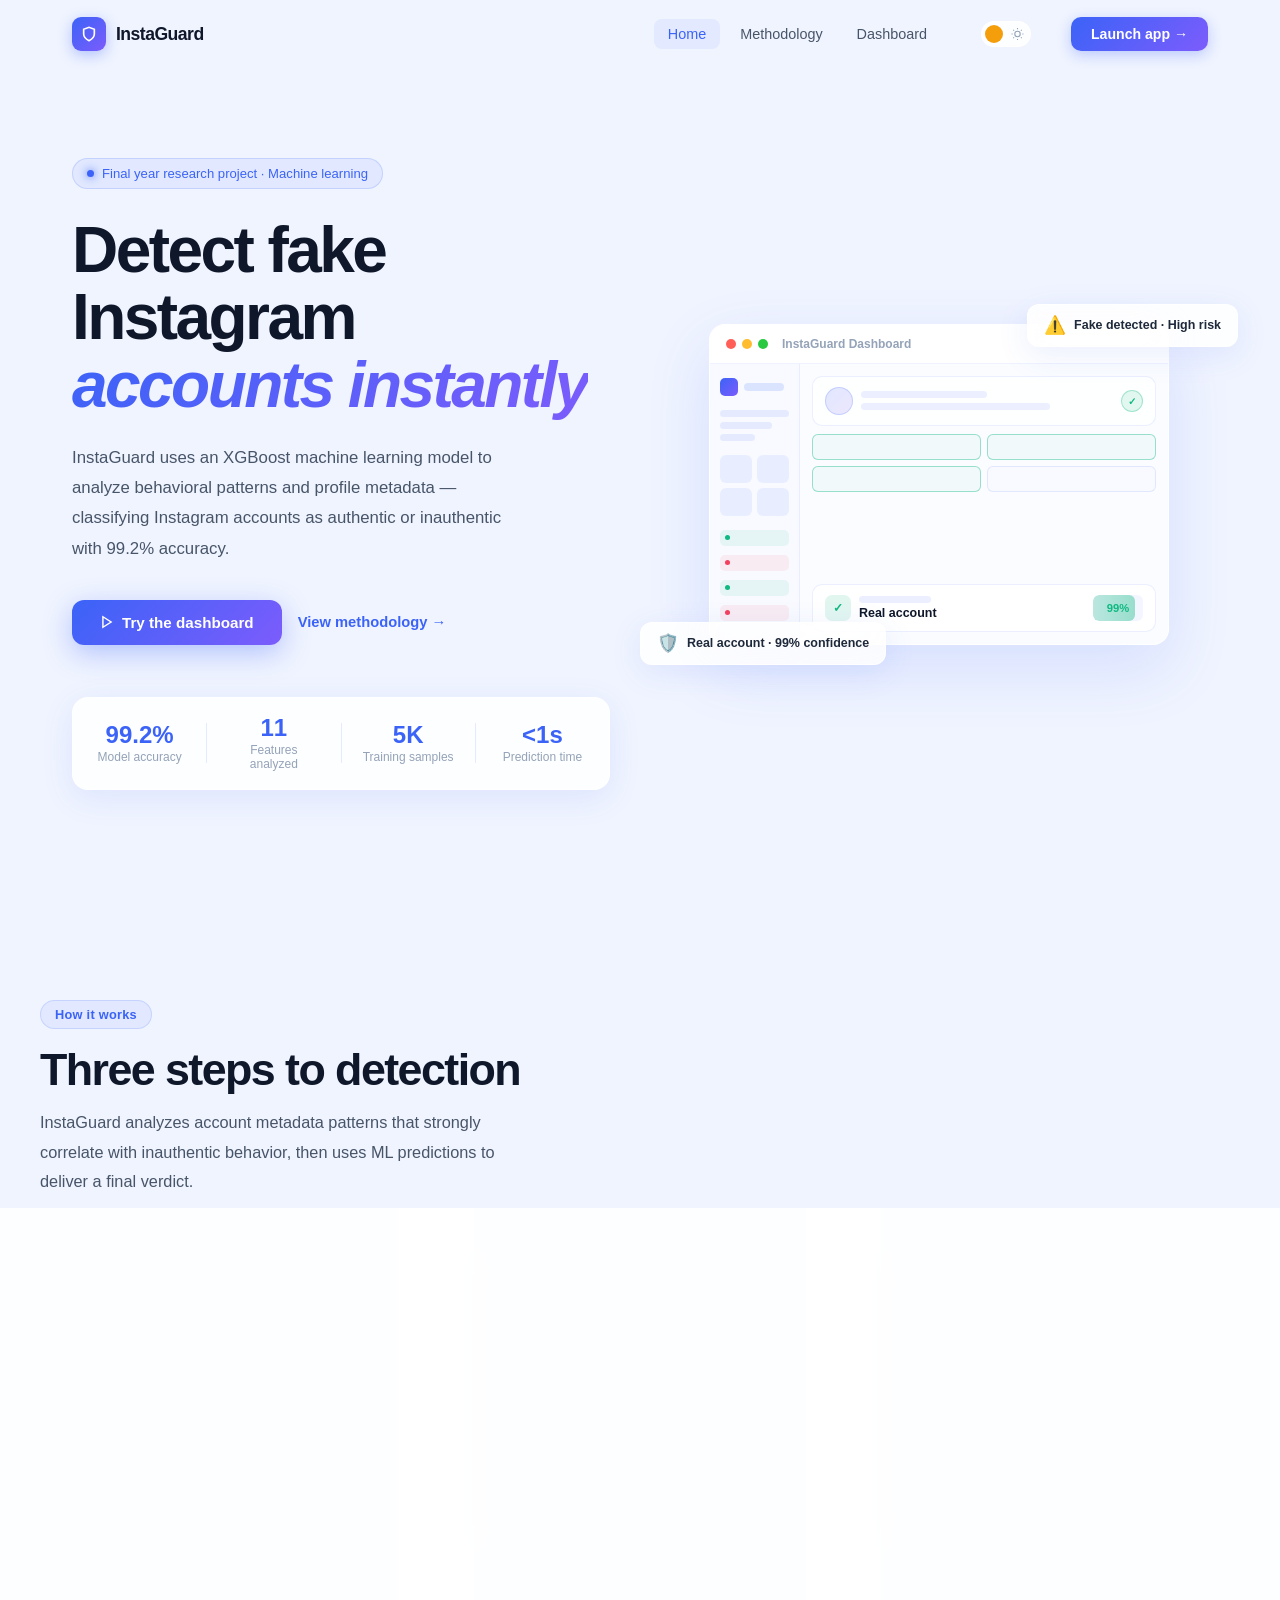
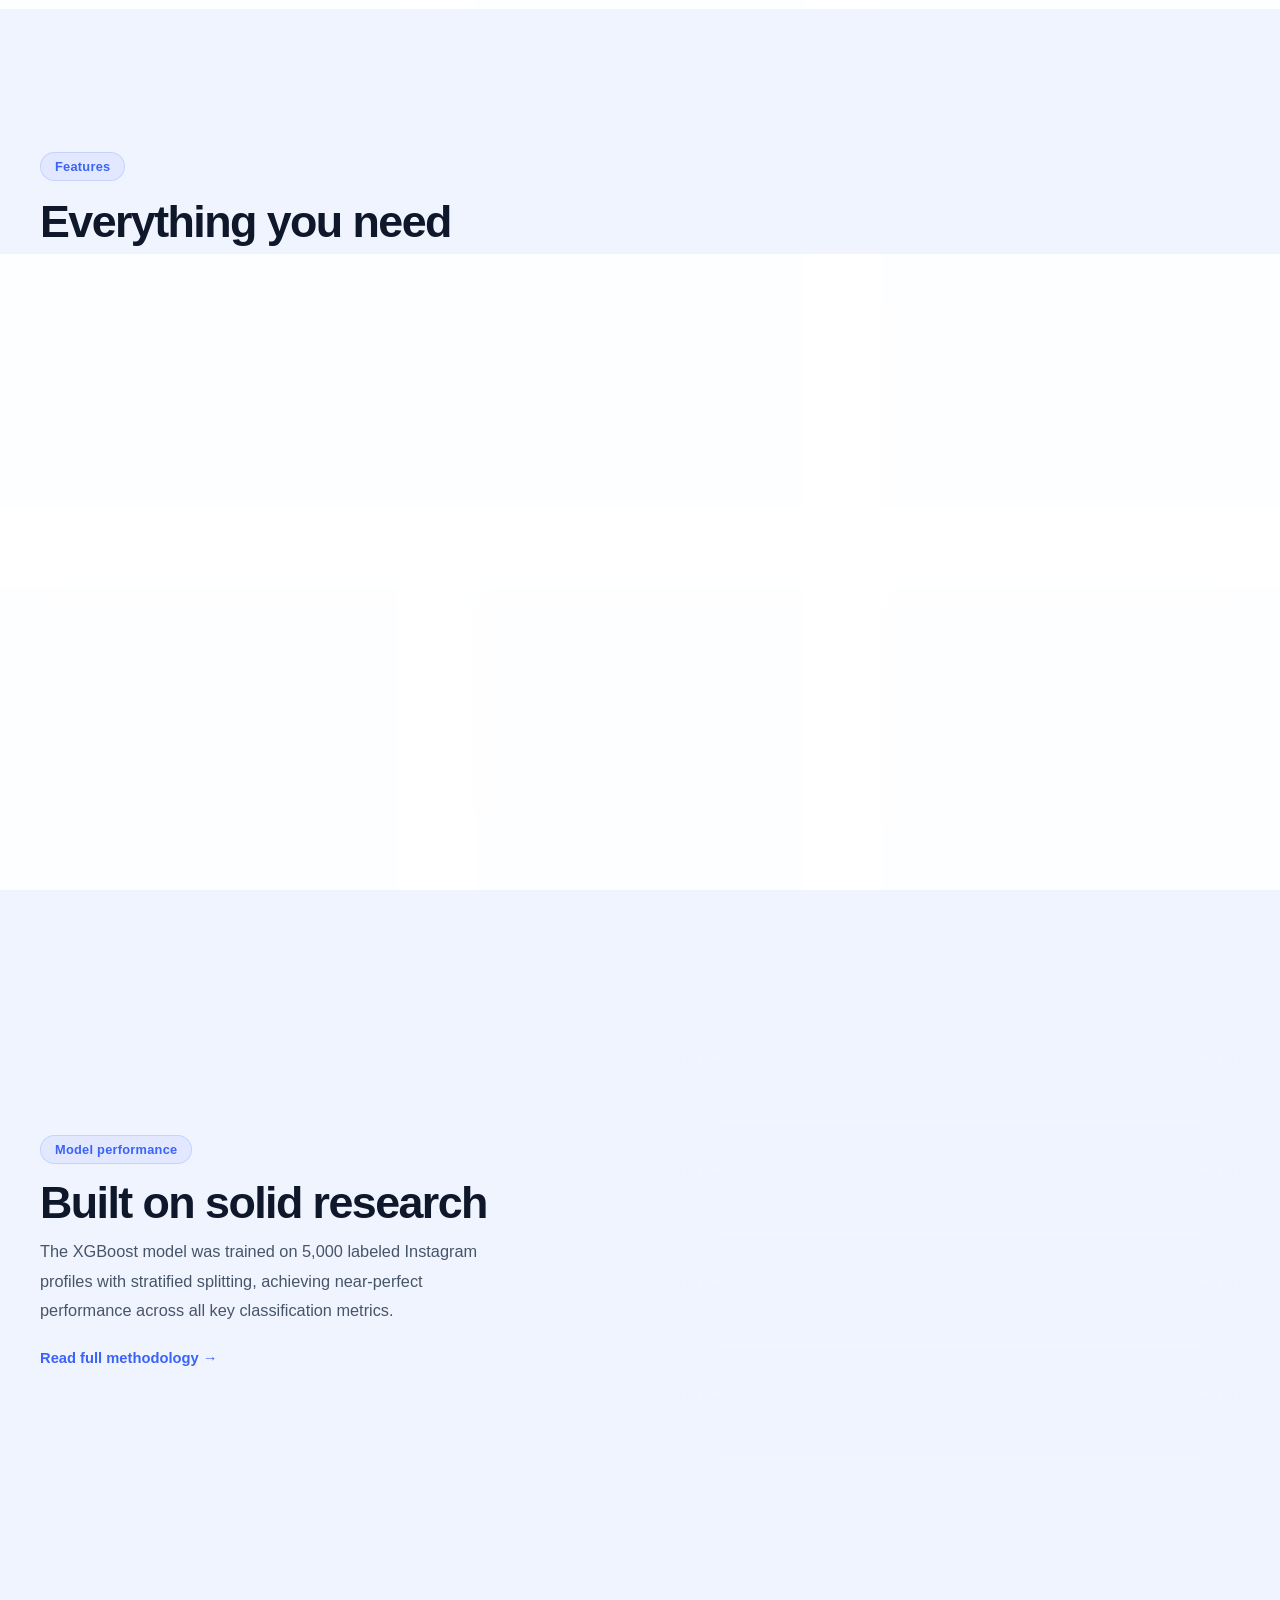
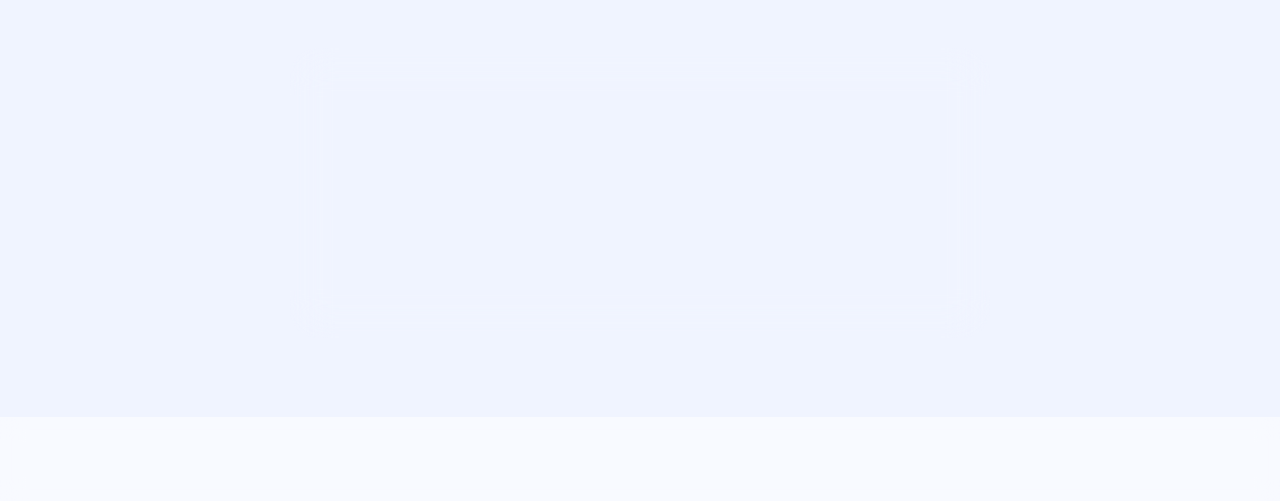
==== commit d8eaea2d: "Maybe dark mode work now" ====
--- a/frontend/landing.html
+++ b/frontend/landing.html
@@ -36,10 +36,9 @@
         <a href="methodology.html" class="nav-link">Methodology</a>
         <a href="index.html" class="nav-link">Dashboard</a>
       </div>
-      <!-- Theme toggle -->
-      <button class="nav-theme-toggle" id="themeToggle" title="Toggle theme" aria-label="Toggle dark mode">
-        <svg class="icon-sun" width="12" height="12" viewBox="0 0 24 24" fill="none" stroke="currentColor" stroke-width="2"><circle cx="12" cy="12" r="5"/><path d="M12 1v2M12 21v2M4.22 4.22l1.42 1.42M18.36 18.36l1.42 1.42M1 12h2M21 12h2M4.22 19.78l1.42-1.42M18.36 5.64l1.42-1.42"/></svg>
-        <svg class="icon-moon" width="12" height="12" viewBox="0 0 24 24" fill="none" stroke="currentColor" stroke-width="2"><path d="M21 12.79A9 9 0 1 1 11.21 3 7 7 0 0 0 21 12.79z"/></svg>
+      <button class="theme-toggle" id="themeToggle" title="Toggle theme">
+        <svg class="icon-sun" width="13" height="13" viewBox="0 0 24 24" fill="none" stroke="currentColor" stroke-width="2"><circle cx="12" cy="12" r="5"/><path d="M12 1v2M12 21v2M4.22 4.22l1.42 1.42M18.36 18.36l1.42 1.42M1 12h2M21 12h2M4.22 19.78l1.42-1.42M18.36 5.64l1.42-1.42"/></svg>
+        <svg class="icon-moon" width="13" height="13" viewBox="0 0 24 24" fill="none" stroke="currentColor" stroke-width="2"><path d="M21 12.79A9 9 0 1 1 11.21 3 7 7 0 0 0 21 12.79z"/></svg>
       </button>
       <a href="index.html" class="nav-cta">Launch app →</a>
     </div>
--- a/frontend/landing.css
+++ b/frontend/landing.css
@@ -1047,3 +1047,101 @@
 /* ============================================================
    METHODOLOGY PAGE — End
    ============================================================ */
+
+/* Theme toggle (from index.html) */
+.theme-toggle {
+  position: relative; width: 50px; height: 26px;
+  background: var(--glass-2);
+  border: 1px solid var(--glass-border);
+  border-radius: 99px; cursor: pointer;
+  transition: border-color var(--t);
+  backdrop-filter: blur(10px);
+  flex-shrink: 0;
+}
+.theme-toggle:hover { border-color: rgba(59,99,247,0.3); }
+.theme-toggle::before {
+  content: ''; position: absolute; top: 3px; left: 3px;
+  width: 18px; height: 18px; border-radius: 50%;
+  background: #f59e0b;
+  transition: transform 0.35s var(--ease), background 0.35s; z-index: 2;
+}
+[data-theme="dark"] .theme-toggle::before {
+  transform: translateX(24px);
+  background: #818cf8;
+}
+.theme-toggle .icon-sun, .theme-toggle .icon-moon {
+  position: absolute; top: 50%; transform: translateY(-50%);
+  pointer-events: none; z-index: 1;
+}
+.theme-toggle .icon-sun  { right: 6px; color: var(--muted2); }
+.theme-toggle .icon-moon { left: 6px;  color: var(--muted2); }
+
+/* ============================================================
+   DARK MODE OVERRIDES
+   ============================================================ */
+[data-theme="dark"] {
+  --bg:           #020617;
+  --text:         #f1f5f9;
+  --text2:        #94a3b8;
+  --muted:        #64748b;
+  --muted2:       #475569;
+
+  --cobalt:       #6366f1;
+  --cobalt-2:     #818cf8;
+  --cobalt-d:     #4f46e5;
+  --indigo:       #818cf8;
+  
+  --real:         #10b981;
+  --fake:         #f43f5e;
+
+  /* Glassmorphism equivalents for dark mode */
+  --glass:        rgba(13, 21, 36, 0.68);
+  --glass-2:      rgba(17, 24, 39, 0.85);
+  --glass-border: rgba(255, 255, 255, 0.07);
+
+  --shadow:       0 8px 32px rgba(0,0,0,0.3);
+  --shadow-lg:    0 24px 64px rgba(0,0,0,0.4);
+}
+
+[data-theme="dark"] .nav.scrolled {
+  background: rgba(17, 24, 39, 0.82);
+  box-shadow: 0 1px 0 rgba(255,255,255,0.07), 0 4px 20px rgba(0,0,0,0.2);
+}
+
+[data-theme="dark"] .mesh-orb {
+  opacity: 0.15;
+}
+
+[data-theme="dark"] .dp-bar {
+  background: rgba(17, 24, 39, 0.9);
+  border-bottom: 1px solid rgba(255, 255, 255, 0.07);
+}
+
+[data-theme="dark"] .dp-sidebar {
+  background: rgba(13, 21, 36, 0.9);
+  border-right: 1px solid rgba(255, 255, 255, 0.07);
+}
+
+[data-theme="dark"] .dp-profile-card {
+  background: rgba(17, 24, 39, 0.8);
+  border: 1px solid rgba(255, 255, 255, 0.07);
+}
+
+[data-theme="dark"] .dp-input {
+  background: rgba(13, 21, 36, 0.9);
+  border: 1.5px solid rgba(255, 255, 255, 0.1);
+}
+
+[data-theme="dark"] .dp-result-mini {
+  background: rgba(17, 24, 39, 0.85);
+  border: 1px solid rgba(255, 255, 255, 0.07);
+}
+
+[data-theme="dark"] .footer {
+  background: rgba(13, 21, 36, 0.5);
+  border-top: 1px solid rgba(255, 255, 255, 0.07);
+}
+
+[data-theme="dark"] .feature-table th {
+  background: rgba(255, 255, 255, 0.05);
+}
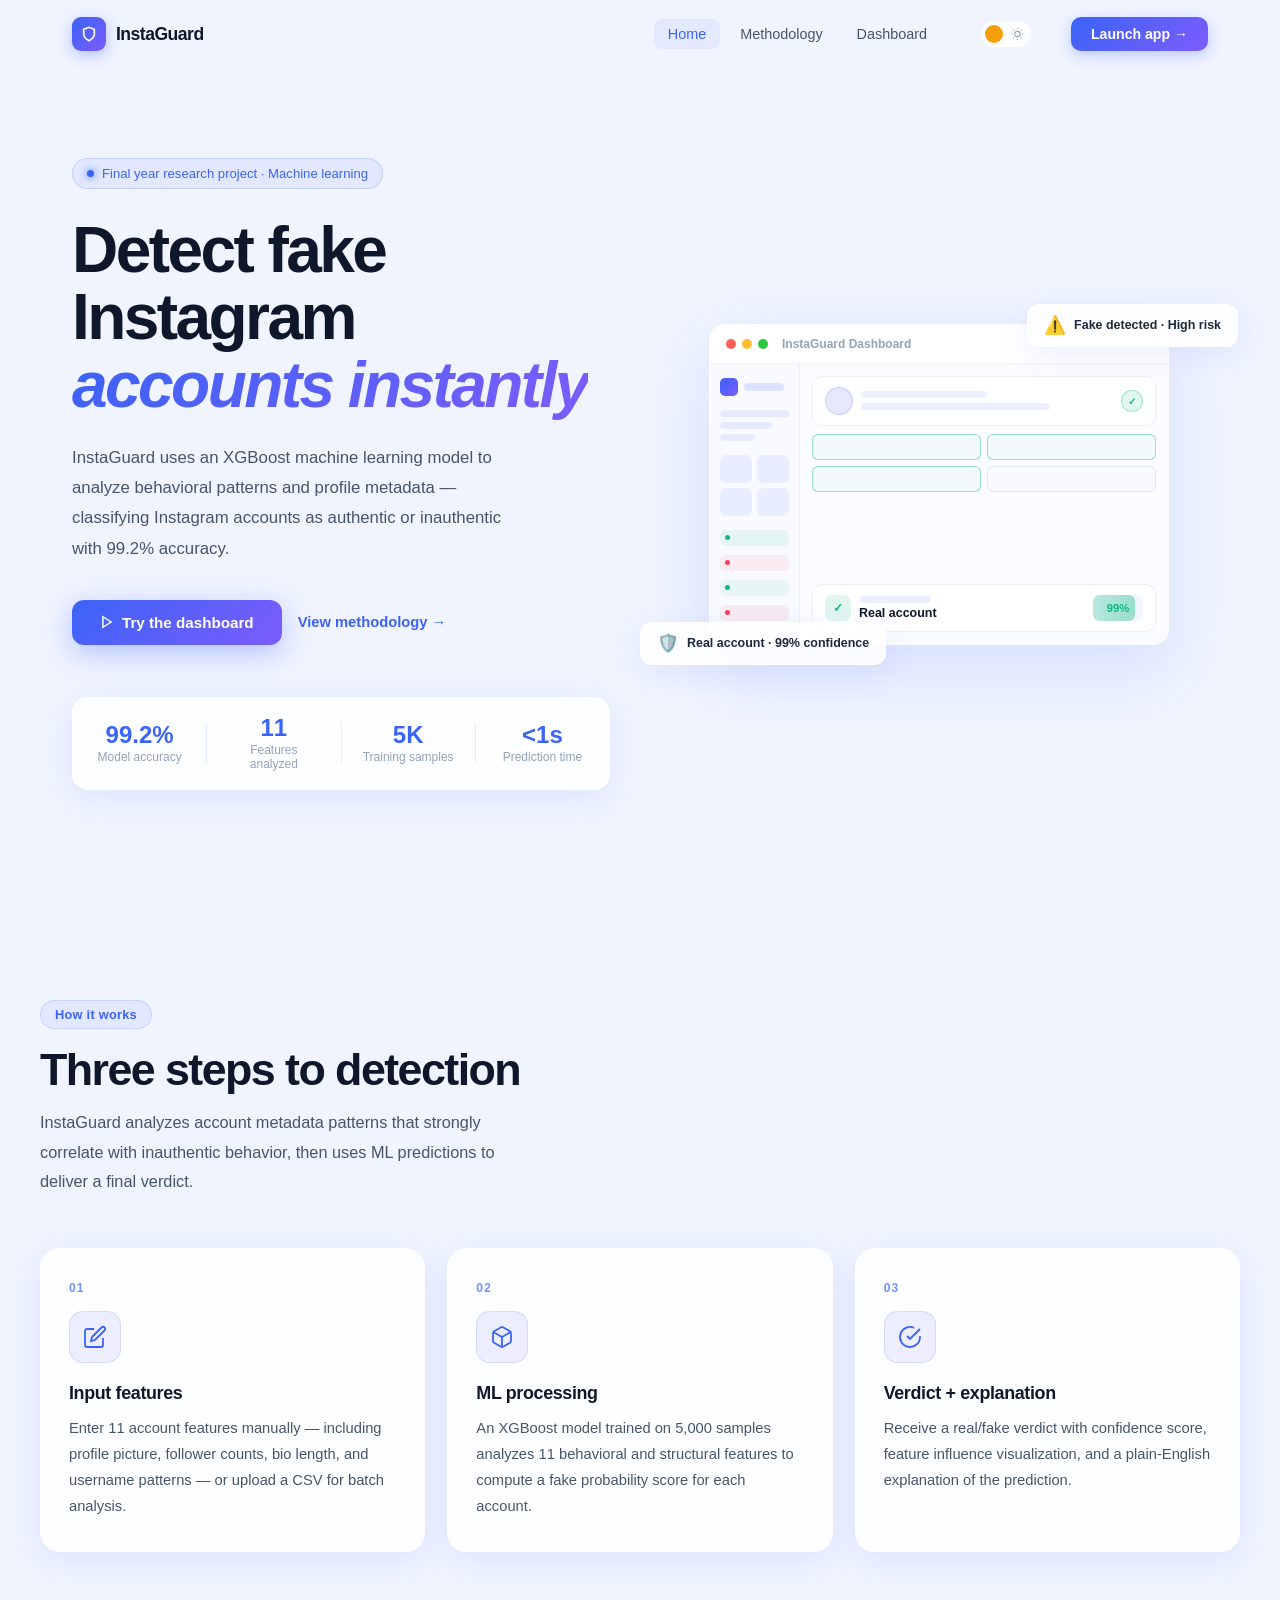
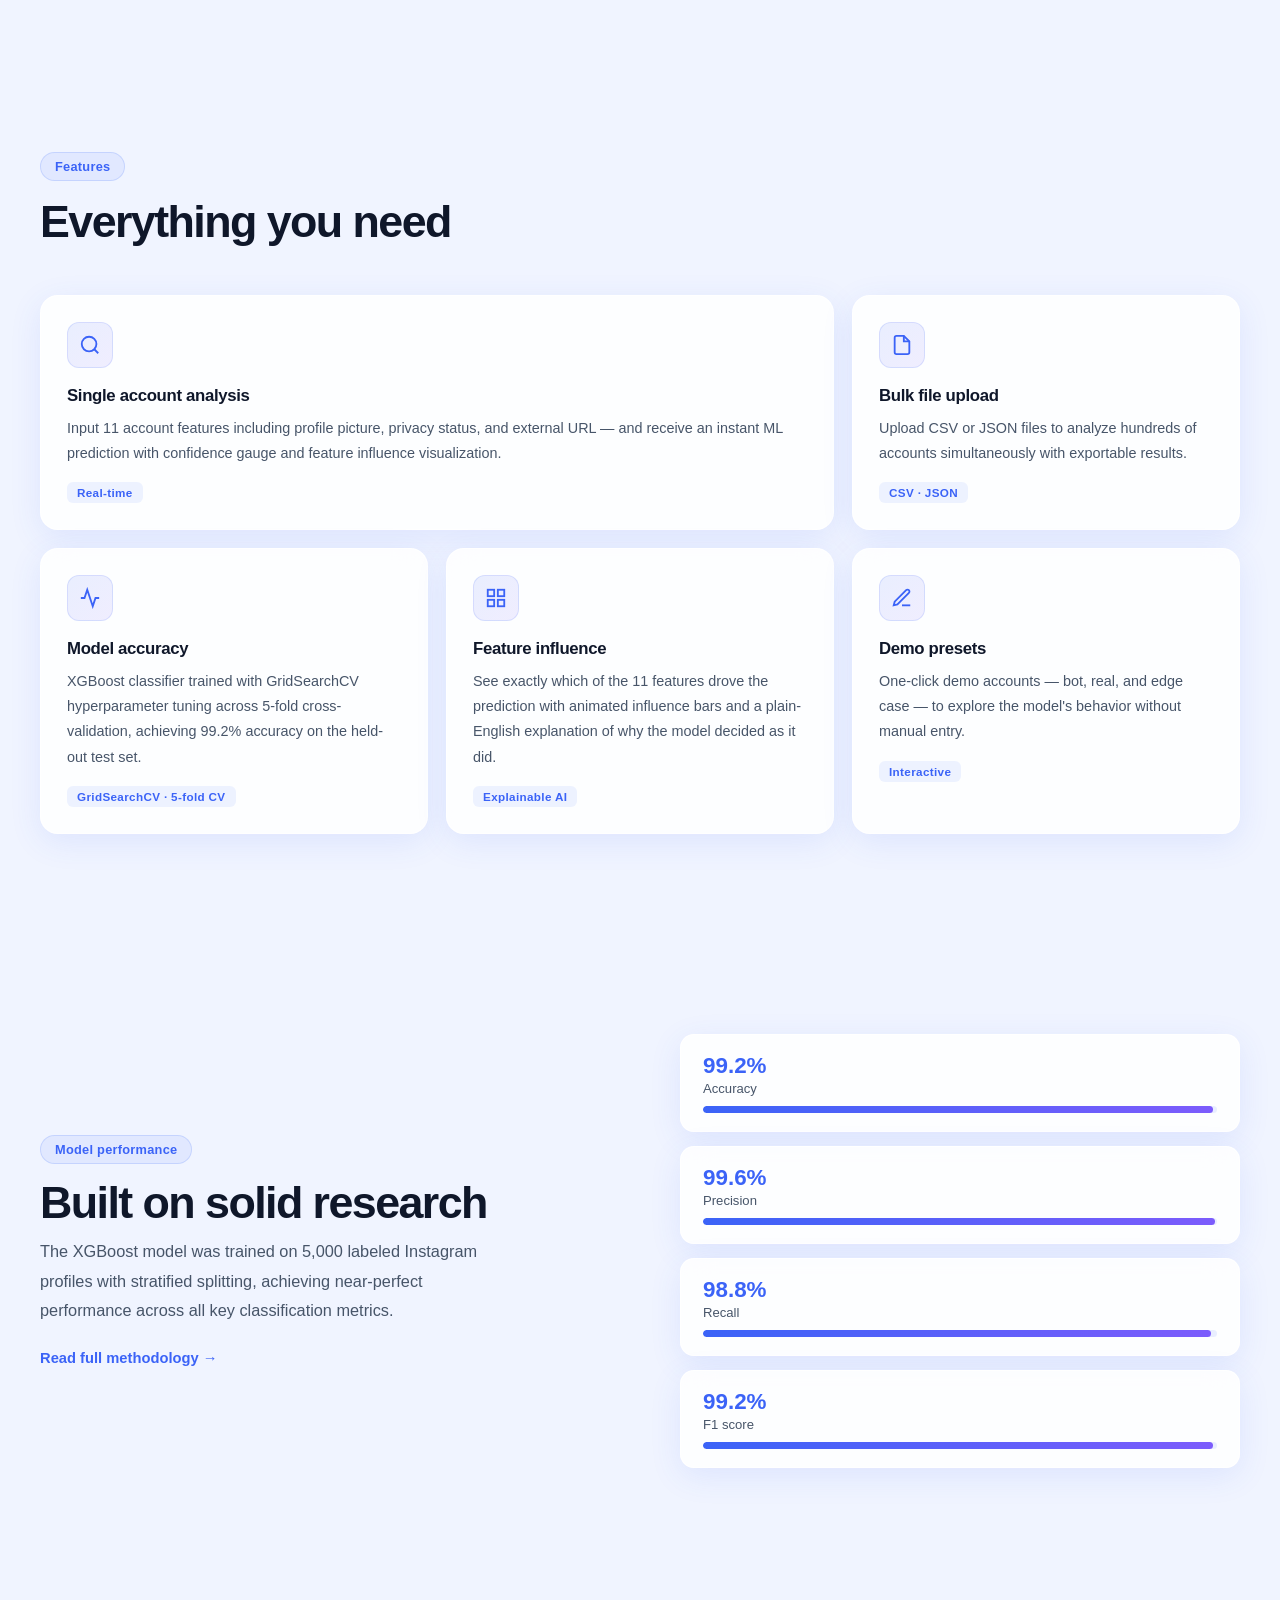
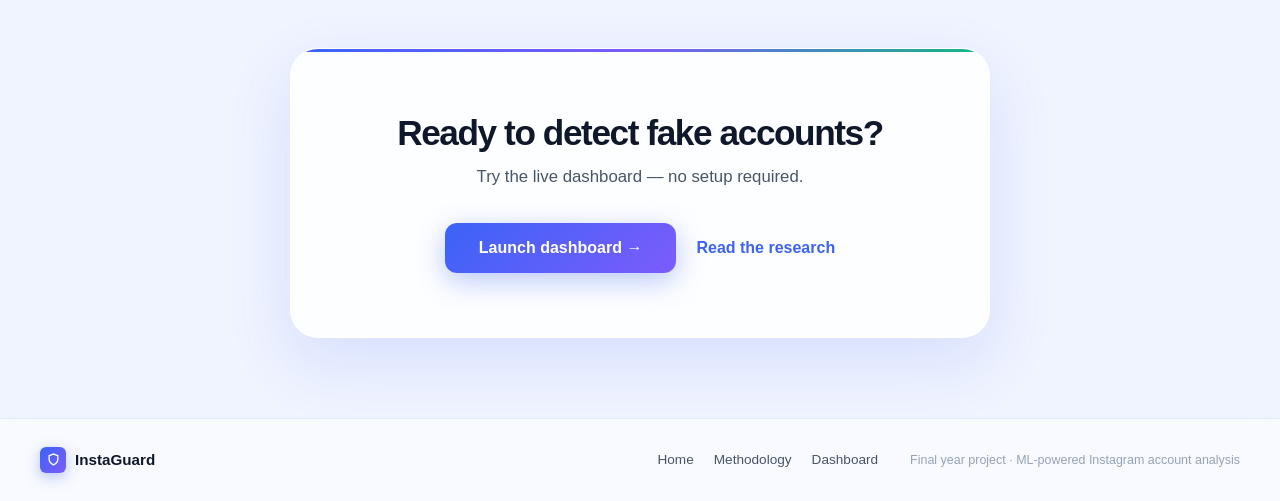
==== commit 2f9fdb0f: "splited into smaller parts" ====
--- a/frontend/landing.html
+++ b/frontend/landing.html
@@ -332,6 +332,6 @@
     </div>
   </footer>
 
-  <script src="script.js"></script>
+  <script src="theme.js"></script>
 </body>
 </html>
